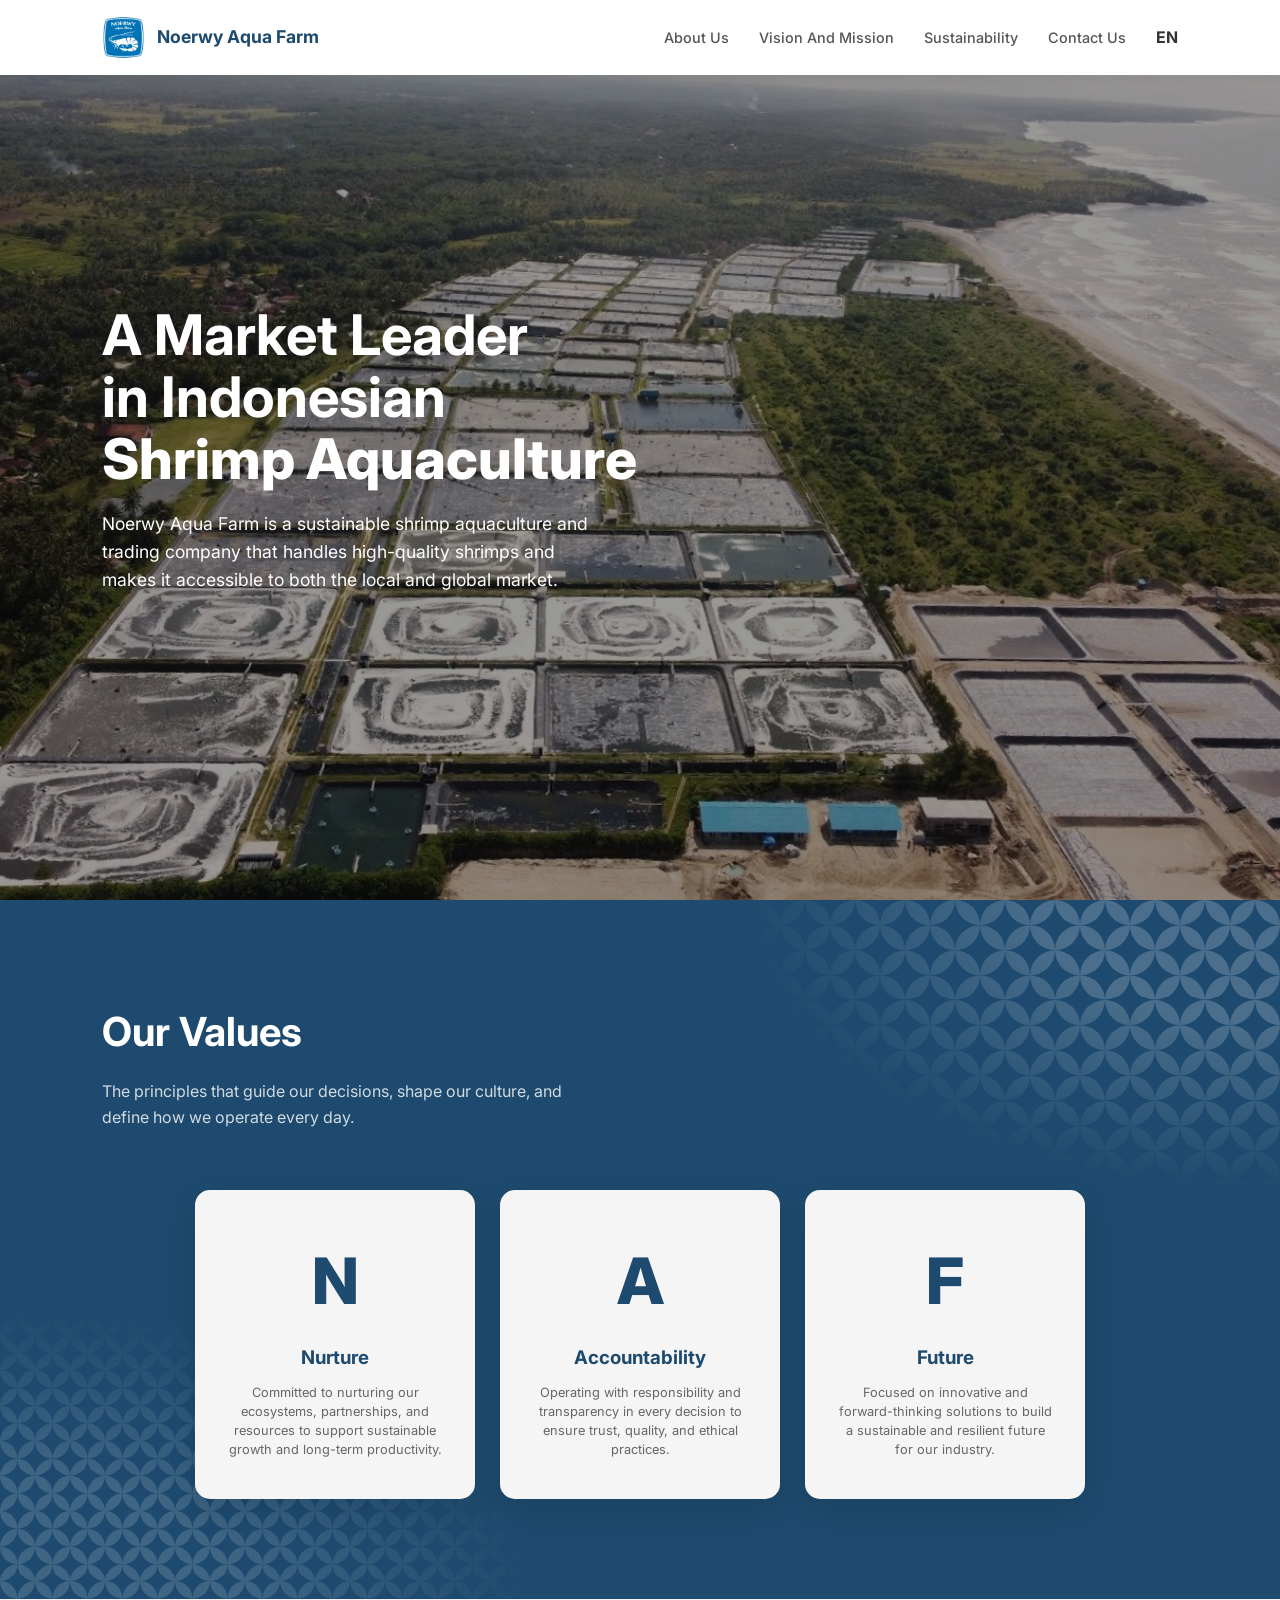
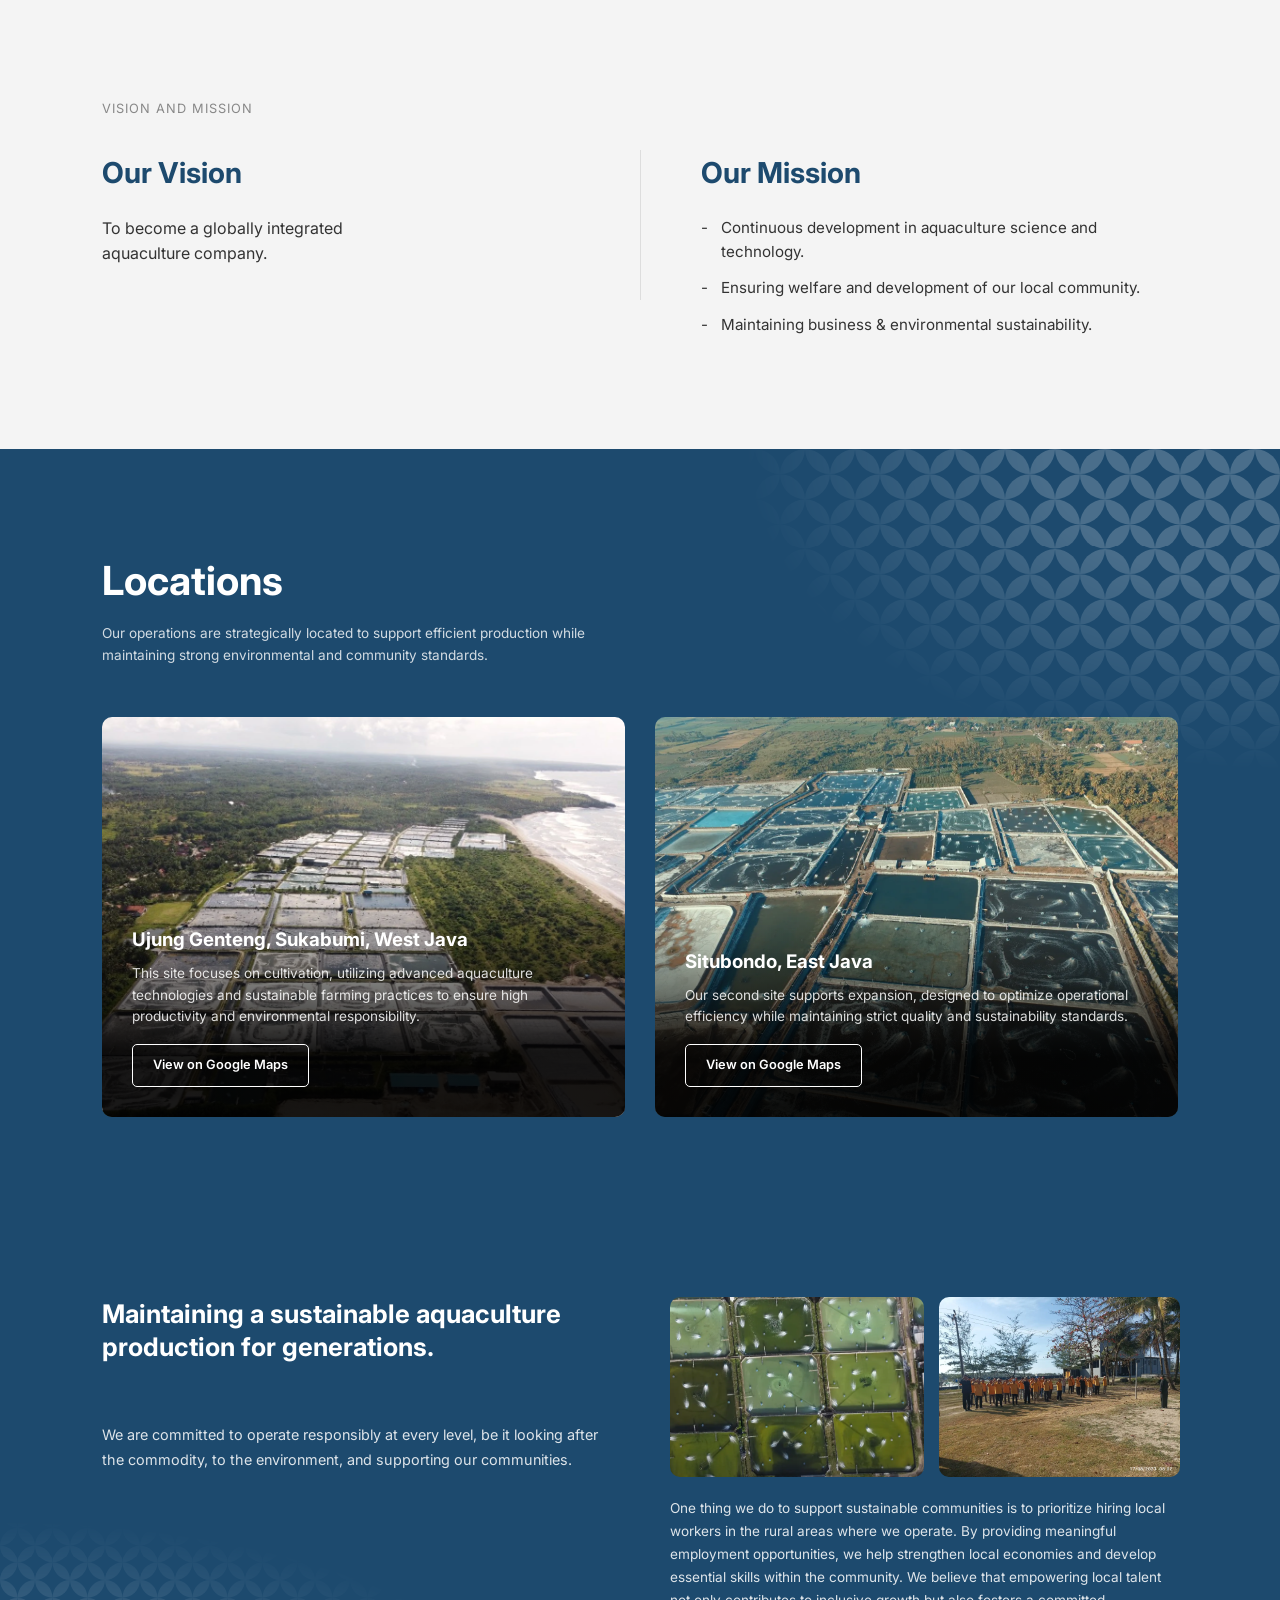
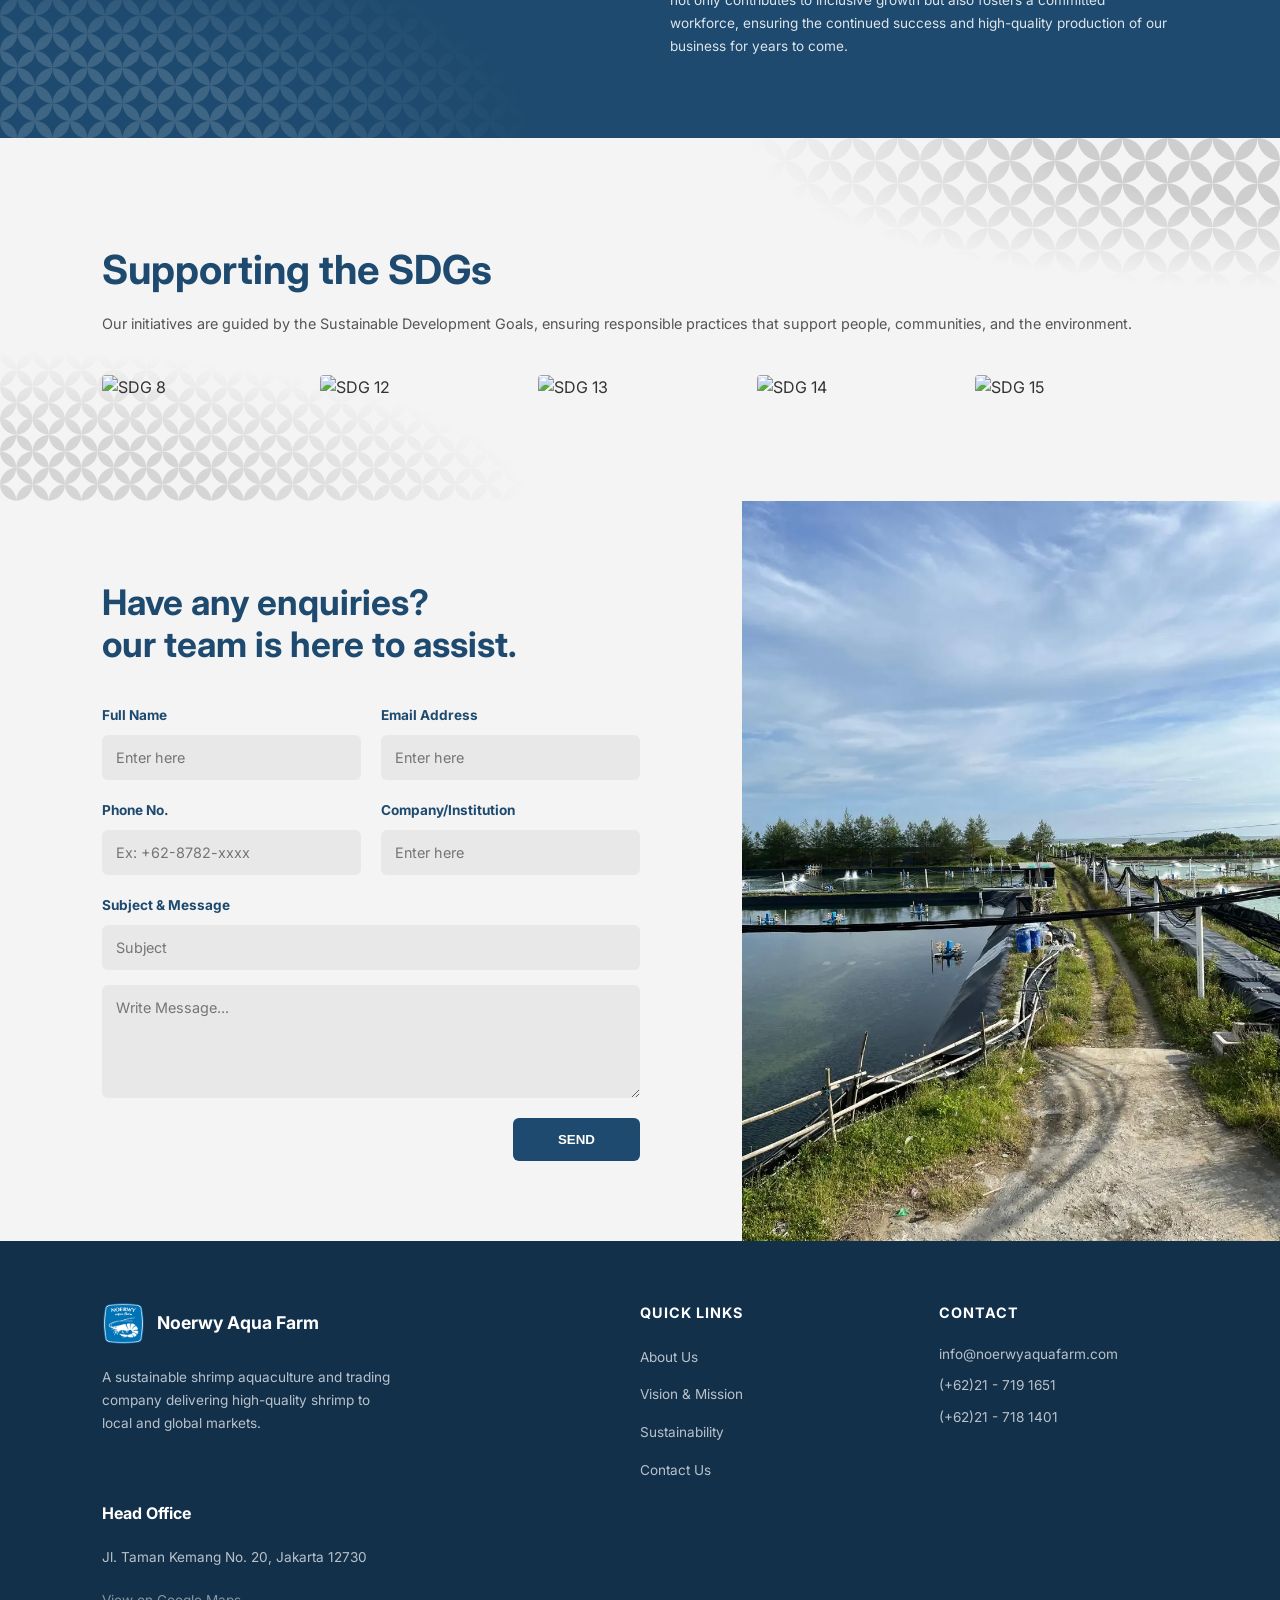
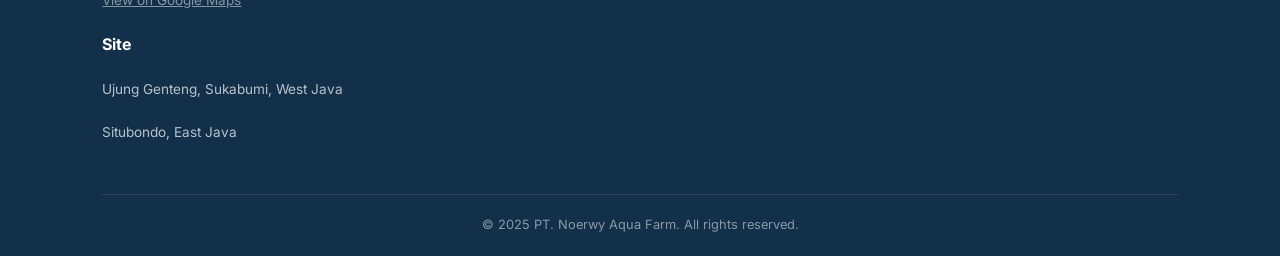
==== index.html @ bd90fd4f "commit" ====
<!DOCTYPE html>
<html lang="en">
<head>
    <meta charset="UTF-8">
    <meta name="viewport" content="width=device-width, initial-scale=1.0">
    <meta name="description" content="Noerwy Aqua Farm is a sustainable shrimp aquaculture and trading company delivering high-quality shrimp to local and global markets.">
    <meta name="keywords" content="shrimp aquaculture, udang vaname, Indonesia, Noerwy Aqua Farm, sustainable aquaculture">
    <meta name="robots" content="index, follow">
    <meta property="og:title" content="Noerwy Aqua Farm | Shrimp Aquaculture Leader">
    <meta property="og:description" content="A sustainable shrimp aquaculture and trading company delivering high-quality shrimp to local and global markets.">
    <meta property="og:url" content="https://noerwy-aqua.vercel.app/">
    <meta property="og:type" content="website">
    
    <title>Noerwy Aqua Farm | Shrimp Aquaculture Leader</title>
    <link rel="icon" type="image/svg+xml" href="udang.svg">
    
    <!-- Google Fonts -->
    <link href="https://fonts.googleapis.com/css2?family=Inter:wght@300;400;600;700;800&display=swap" rel="stylesheet">
    
    <!-- AOS Library CSS (Animations) -->
    <link href="https://unpkg.com/aos@2.3.1/dist/aos.css" rel="stylesheet">
    
    <link rel="stylesheet" href="style.css">
</head>
<body>
<div class="preloader" id="preloader">
    <img src="Frame 1.gif" alt="Loading...">
</div>
    <!-- NAVIGATION BAR -->
    <header>
        <nav class="navbar">
            <div class="logo">
                <a href="#">
                    <img src="logo.webp" alt="Noerwy Aqua Farm Logo">
                    <span class="logo-text">Noerwy Aqua Farm</span>
                </a>
            </div>
            <ul class="nav-links">
                <li><a href="#about">About Us</a></li>
                <li><a href="#vision">Vision And Mission</a></li>
                <li><a href="#sustainability">Sustainability</a></li>
                <li><a href="#contact">Contact Us</a></li>
                <li class="lang-selector">EN</li>
            </ul>
        </nav>
    </header>

    <!-- HERO SECTION -->
    <section class="hero" id="home">
        <div class="hero-content" data-aos="fade-up" data-aos-duration="1200">
            <h1>A Market Leader <br> in Indonesian <br> <span>Shrimp Aquaculture</span></h1>
            <p>Noerwy Aqua Farm is a sustainable shrimp aquaculture and trading company that handles high-quality shrimps and makes it accessible to both the local and global market.</p>
        </div>
    </section>

    <!-- OUR VALUES SECTION -->
    <section id="about" class="values-section">
        <div class="pattern pattern-tr"></div>
        <div class="pattern pattern-bl"></div>
        <div class="values-header" data-aos="fade-up">
            <h2>Our Values</h2>
            <p>The principles that guide our decisions, shape our culture, and <br> define how we operate every day.</p>
        </div>
        <div class="values-grid">
            <div class="value-card" data-aos="fade-up" data-aos-delay="100">
                <div class="value-letter">N</div>
                <h3>Nurture</h3>
                <p>Committed to nurturing our ecosystems, partnerships, and resources to support sustainable growth and long-term productivity.</p>
            </div>
            <div class="value-card" data-aos="fade-up" data-aos-delay="300">
                <div class="value-letter">A</div>
                <h3>Accountability</h3>
                <p>Operating with responsibility and transparency in every decision to ensure trust, quality, and ethical practices.</p>
            </div>
            <div class="value-card" data-aos="fade-up" data-aos-delay="500">
                <div class="value-letter">F</div>
                <h3>Future</h3>
                <p>Focused on innovative and forward-thinking solutions to build a sustainable and resilient future for our industry.</p>
            </div>
        </div>
    </section>

    <!-- VISION & MISSION -->
    <section id="vision" class="vision-mission">
        <div class="vm-container">
            <p class="section-label" data-aos="fade-in">Vision and Mission</p>
            <div class="vm-content">
                <div class="vm-box vision" data-aos="fade-right">
                    <h2>Our Vision</h2>
                    <p>To become a globally integrated <br> aquaculture company.</p>
                </div>
                <div class="vm-divider" data-aos="zoom-in"></div>
                <div class="vm-box mission" data-aos="fade-left">
                    <h2>Our Mission</h2>
                    <ul>
                        <li>Continuous development in aquaculture science and technology.</li>
                        <li>Ensuring welfare and development of our local community.</li>
                        <li>Maintaining business & environmental sustainability.</li>
                    </ul>
                </div>
            </div>
        </div>
    </section>

    <!-- LOCATIONS SECTION -->
    <section class="locations-section">
        <div class="pattern pattern-tr"></div>
        <div class="locations-header" data-aos="fade-up">
            <h2>Locations</h2>
            <p>Our operations are strategically located to support efficient production while maintaining strong environmental and community standards.</p>
        </div>
        <div class="locations-grid">
            <div class="location-card" data-aos="fade-up" data-aos-delay="100">
                <img src="hero-bg.webp" alt="Ujung Genteng">
                <div class="card-overlay">
                    <h3>Ujung Genteng, Sukabumi, West Java</h3>
                    <p>This site focuses on cultivation, utilizing advanced aquaculture technologies and sustainable farming practices to ensure high productivity and environmental responsibility.</p>
                    <a href="https://www.google.com/maps/search/?api=1&query=Ujung+Genteng+Sukabumi" target="_blank" class="map-btn">View on Google Maps</a>
                </div>
            </div>
            <div class="location-card" data-aos="fade-up" data-aos-delay="300">
                <img src="situbondo.webp" alt="Situbondo">
                <div class="card-overlay">
                    <h3>Situbondo, East Java</h3>
                    <p>Our second site supports expansion, designed to optimize operational efficiency while maintaining strict quality and sustainability standards.</p>
                    <a href="https://www.google.com/maps/search/?api=1&query=Situbondo+East+Java" target="_blank" class="map-btn">View on Google Maps</a>
                </div>
            </div>
        </div>
    </section>

    <!-- SUSTAINABILITY & SDGs -->
    <section id="sustainability" class="sustainability-info">
        <div class="pattern pattern-bl"></div>
        <div class="sust-card" data-aos="fade-up">
            <div class="sust-left">
                <h3>Maintaining a sustainable aquaculture production for generations.</h3>
                <p>We are committed to operate responsibly at every level, be it looking after the commodity, to the environment, and supporting our communities.</p>
            </div>
            <div class="sust-right">
                <div class="sust-images">
                    <img src="aerial1.webp" alt="Sustainability">
                    <img src="community.webp" alt="Community">
                </div>
                <p>One thing we do to support sustainable communities is to prioritize hiring local workers in the rural areas where we operate. By providing meaningful employment opportunities, we help strengthen local economies and develop essential skills within the community. We believe that empowering local talent not only contributes to inclusive growth but also fosters a committed workforce, ensuring the continued success and high-quality production of our business for years to come.</p>
            </div>
        </div>
    </section>

    <!-- SDGs SECTION -->
    <section class="sdg-section">
        <div class="pattern pattern-tr-light"></div>
        <div class="pattern pattern-bl-light"></div>
        <div class="sdg-header" data-aos="fade-up">
            <h2>Supporting the SDGs</h2>
            <p>Our initiatives are guided by the Sustainable Development Goals, ensuring responsible practices that support people, communities, and the environment.</p>
        </div>
        <div class="sdg-icons">
            <div class="sdg-card" data-aos="fade-up" data-aos-delay="100"><img src="https://open-sdg.github.io/sdg-translations/assets/img/goals/en/8.png" alt="SDG 8"></div>
            <div class="sdg-card" data-aos="fade-up" data-aos-delay="200"><img src="https://open-sdg.github.io/sdg-translations/assets/img/goals/en/12.png" alt="SDG 12"></div>
            <div class="sdg-card" data-aos="fade-up" data-aos-delay="300"><img src="https://open-sdg.github.io/sdg-translations/assets/img/goals/en/13.png" alt="SDG 13"></div>
            <div class="sdg-card" data-aos="fade-up" data-aos-delay="400"><img src="https://open-sdg.github.io/sdg-translations/assets/img/goals/en/14.png" alt="SDG 14"></div>
            <div class="sdg-card" data-aos="fade-up" data-aos-delay="500"><img src="https://open-sdg.github.io/sdg-translations/assets/img/goals/en/15.png" alt="SDG 15"></div>
        </div>
    </section>

    <!-- CONTACT SECTION -->
    <section id="contact" class="contact-section">
        <div class="contact-container">
            <div class="contact-content" data-aos="fade-up">
                <h2>Have any enquiries? <br> our team is here to assist.</h2>
                <form class="contact-form" action="https://formspree.io/f/mwvrakyo" method="POST">
                    <div class="form-row">
                        <div class="form-group">
                            <label>Full Name</label>
                            <input type="text" placeholder="Enter here">
                        </div>
                        <div class="form-group">
                            <label>Email Address</label>
                            <input type="email" placeholder="Enter here">
                        </div>
                    </div>
                    <div class="form-row">
                        <div class="form-group">
                            <label>Phone No.</label>
                            <input type="text" placeholder="Ex: +62-8782-xxxx">
                        </div>
                        <div class="form-group">
                            <label>Company/Institution</label>
                            <input type="text" placeholder="Enter here">
                        </div>
                    </div>
                    <div class="form-group">
                        <label>Subject & Message</label>
                        <input type="text" placeholder="Subject" style="margin-bottom: 15px;">
                        <textarea rows="5" placeholder="Write Message..."></textarea>
                    </div>
                    <button type="submit" class="send-btn">SEND</button>
                </form>
            </div>
            <div class="contact-image" data-aos="fade-up">
                <img src="UG.webp" alt="Contact Us">
            </div>
        </div>
        <div class="form-success" id="formSuccess">
            Thank you! Your message has been sent. We'll be in touch shortly.
        </div>
    </section>

    <!-- AOS JS -->
    <script src="https://unpkg.com/aos@2.3.1/dist/aos.js"></script>
    <script>
        AOS.init({
            duration: 1000,
            once: true,
            offset: 120
        });
    </script>

    <script>
    window.scrollTo(0, 0);
    document.body.style.overflow = 'hidden';
    document.documentElement.style.overflow = 'hidden';
    window.addEventListener('load', () => {
        setTimeout(() => {
            const preloader = document.getElementById('preloader');
            preloader.classList.add('hidden');
            setTimeout(() => {
                preloader.style.display = 'none';
                document.body.style.overflow = '';
                document.documentElement.style.overflow = '';
                window.scrollTo(0, 0);
            }, 500);
        }, 700);
    });
</script> 
    
    <script>
    // 1. Disable Right-Click
    document.addEventListener('contextmenu', function(e) {
        e.preventDefault();
    }, false);

    // 2. Disable Common Save Shortcuts (Ctrl+S, Ctrl+U, etc.)
    document.onkeydown = function(e) {
        if (e.ctrlKey && (e.keyCode === 83 || e.keyCode === 85 || e.keyCode === 73)) {
            return false;
        }
    };
    </script>

    
    <script>
    const navbar = document.querySelector('.navbar');
    const valuesSection = document.querySelector('.values-section');

    window.addEventListener('scroll', () => {
        const valuesTop = valuesSection.getBoundingClientRect().top;
        if (valuesTop <= 80) {
            navbar.style.transform = 'translateY(-100%)';
        } else {
            navbar.style.transform = 'translateY(0)';
        }
    });
    </script>
    
<!-- FOOTER -->
<footer class="footer">
    <div class="footer-container">
        <div class="footer-left">
            <div class="logo">
                <a href="#">
                    <img src="logo.webp" alt="Noerwy Aqua Farm Logo">
                    <span class="logo-text">Noerwy Aqua Farm</span>
                </a>
            </div>
            <p>A sustainable shrimp aquaculture and trading company delivering high-quality shrimp to local and global markets.</p>
            <br>
            <h4>Head Office</h4>
            <p>Jl. Taman Kemang No. 20, Jakarta 12730</p>
            <p><a href="https://share.google/lfg62ahyQTIcJzuDp" target="_blank" class="footer-map-link">View on Google Maps</a></p>
            <h4>Site</h4>
            <p>Ujung Genteng, Sukabumi, West Java</p>
            <p>Situbondo, East Java</p>
            
        </div>
        <div class="footer-middle">
            <h4>Quick Links</h4>
            <ul>
                <li><a href="#about">About Us</a></li>
                <li><a href="#vision">Vision & Mission</a></li>
                <li><a href="#sustainability">Sustainability</a></li>
                <li><a href="#contact">Contact Us</a></li>
            </ul>
        </div>
        <div class="footer-right">
            <h4>Contact</h4>
            <p>info@noerwyaquafarm.com</p>
            <p>(+62)21 - 719 1651</p>
            <p>(+62)21 - 718 1401</p>
        </div>
    </div>
    <div class="footer-bottom">
        <p>© 2025 PT. Noerwy Aqua Farm. All rights reserved.</p>
    </div>
</footer>
    
</body>
</html>
---- style.css ----
/* --- GLOBAL STYLES --- */
* {
    margin: 0;
    padding: 0;
    box-sizing: border-box;
}

html {
    scroll-behavior: smooth;
    scroll-padding-top: 80px;
    overflow-x: hidden;
    width: 100%;
}

body {
    font-family: 'Inter', sans-serif;
    color: #333;
    line-height: 1.6;
    overflow-x: hidden;
    width: 100%;
    -webkit-user-select: none;
    -ms-user-select: none;
    user-select: none;
}

img {
    -webkit-user-drag: none;
    -khtml-user-drag: none;
    -moz-user-drag: none;
    -o-user-drag: none;
    user-select: none;
    pointer-events: none;
}

input, textarea {
    -webkit-user-select: text;
    -moz-user-select: text;
    -ms-user-select: text;
    user-select: text;
}

/* --- PRELOADER --- */
.preloader {
    position: fixed;
    inset: 0;
    width: 100%;
    height: 100%;
    background-color: #12304a;
    display: flex;
    align-items: center;
    justify-content: center;
    z-index: 9999;
    transition: opacity 0.5s ease;
}

.preloader.hidden {
    opacity: 0;
    pointer-events: none;
}

.preloader img {
    width: 120px;
}

/* --- NAVBAR --- */
.navbar {
    display: flex;
    justify-content: space-between;
    align-items: center;
    padding: 15px 8%;
    background: white;
    position: fixed;
    width: 100%;
    top: 0;
    z-index: 1000;
    box-shadow: 0 2px 10px rgba(0,0,0,0.05);
    transition: transform 0.3s ease;
}

.logo a {
    display: flex;
    align-items: center;
    text-decoration: none;
}

.logo img {
    height: 45px;
    width: auto;
}

.logo-text {
    margin-left: 12px;
    font-size: 1.1rem;
    font-weight: 700;
    color: #1d4a6e;
    white-space: nowrap;
}

.nav-links {
    list-style: none;
    display: flex;
    gap: 30px;
    align-items: center;
}

.nav-links a {
    text-decoration: none;
    color: #555;
    font-size: 0.9rem;
    font-weight: 500;
    transition: 0.3s;
}

.nav-links a:hover {
    color: #1d4a6e;
}

.lang-selector {
    font-weight: bold;
    cursor: pointer;
}

/* --- HERO SECTION --- */
.hero {
    height: 100vh;
    display: flex;
    align-items: center;
    padding: 0 8%;
    background: linear-gradient(rgba(0,0,0,0.4), rgba(0,0,0,0.4)), url('hero-bg.webp');
    background-size: cover;
    background-position: center;
    background-attachment: fixed;
    color: white;
}

.hero-content h1 {
    font-size: 3.5rem;
    line-height: 1.1;
    margin-bottom: 20px;
}

.hero-content h1 span {
    font-weight: 800;
}

.hero-content p {
    max-width: 500px;
    font-size: 1.1rem;
}

/* --- VALUES SECTION --- */
.values-section {
    background-color: #1d4a6e;
    padding: 100px 8%;
    color: white;
    position: relative;
    overflow: hidden;
}

.values-header h2 {
    font-size: 2.5rem;
    margin-bottom: 15px;
}

.values-header p {
    opacity: 0.8;
    margin-bottom: 60px;
}

.values-grid {
    display: flex;
    gap: 25px;
    position: relative;
    z-index: 1;
    justify-content: center;
}

.value-card {
    background: whitesmoke;
    color: #333;
    padding: 40px 30px;
    border-radius: 15px;
    flex: 1;
    max-width: 280px;
    text-align: center;
    box-shadow: 0 10px 30px rgba(0,0,0,0.1);
    transition: transform 0.35s ease !important;
    pointer-events: auto !important;
}

.value-card:hover {
    transform: translateY(-12px) !important;
}

.value-letter {
    font-size: 4rem;
    font-weight: 800;
    color: #1d4a6e;
}

.value-card h3 {
    margin: 10px 0;
    color: #1d4a6e;
    font-weight: 700;
}

.value-card p {
    font-size: 0.8rem;
    color: #666;
    line-height: 1.5;
}

/* --- VISION & MISSION --- */
.vision-mission {
    padding: 100px 8%;
    background-color: #f4f4f4;
}

.section-label {
    font-size: 0.8rem;
    color: #888;
    text-transform: uppercase;
    margin-bottom: 30px;
    letter-spacing: 1px;
}

.vm-content {
    display: flex;
    align-items: stretch;
    justify-content: center;
    gap: 60px;
}

.vm-box {
    flex: 1;
    display: flex;
    flex-direction: column;
    justify-content: flex-start;
}

.vm-box h2 {
    color: #1d4a6e;
    font-size: 1.8rem;
    margin-bottom: 20px;
}

.vm-divider {
    width: 1px;
    height: 150px;
    background-color: #ddd;
    align-self: stretch;
}

.mission ul {
    list-style: none;
}

.mission li {
    position: relative;
    padding-left: 20px;
    margin-bottom: 12px;
    font-size: 0.95rem;
}

.mission li::before {
    content: "-";
    position: absolute;
    left: 0;
}

/* --- LOCATIONS --- */
.locations-section {
    background-color: #1d4a6e;
    padding: 100px 8%;
    color: white;
    position: relative;
    overflow: hidden;
}

.locations-header h2 {
    font-size: 2.5rem;
    margin-bottom: 10px;
}

.locations-header p {
    max-width: 500px;
    font-size: 0.85rem;
    opacity: 0.8;
}

.locations-grid {
    display: flex;
    flex-direction: row;
    gap: 30px;
    margin-top: 50px;
}

.location-card {
    flex: 1;
    height: 400px;
    border-radius: 10px;
    overflow: hidden;
    position: relative;
    transition: transform 0.35s ease !important;
    pointer-events: auto !important;
}

.location-card:hover {
    transform: translateY(-12px) !important;
}

.location-card img {
    width: 100%;
    height: 100%;
    object-fit: cover;
}

.card-overlay {
    position: absolute;
    bottom: 0;
    width: 100%;
    padding: 30px;
    background: linear-gradient(transparent, rgba(0,0,0,0.9) 70%);
    display: flex;
    flex-direction: column;
    gap: 8px;
}

.card-overlay h3 {
    margin: 0;
}

.card-overlay p {
    margin: 0;
    font-size: 0.85rem;
    opacity: 0.85;
}

.map-btn {
    display: inline-block;
    margin-top: 8px;
    border: 1px solid white;
    color: white;
    padding: 10px 20px;
    border-radius: 5px;
    text-decoration: none;
    font-size: 0.8rem;
    font-weight: 600;
    width: fit-content;
    transition: 0.3s;
    pointer-events: auto !important;
}

.map-btn:hover {
    background: white;
    color: #1d4a6e;
}

/* --- SUSTAINABILITY --- */
.sustainability-info {
    padding: 80px 8%;
    background-color: #1d4a6e;
    color: white;
    position: relative;
    overflow: hidden;
}

.sust-card {
    display: flex;
    gap: 60px;
    color: white;
    align-items: flex-start;
    position: relative;
    z-index: 1;
}

.sust-left {
    flex: 1;
    display: flex;
    flex-direction: column;
    justify-content: space-between;
    gap: 60px;
}

.sust-left h3 {
    font-size: 1.6rem;
    font-weight: 700;
    line-height: 1.3;
}

.sust-left p {
    font-size: 0.9rem;
    opacity: 0.85;
    line-height: 1.7;
}

.sust-right {
    flex: 1;
    display: flex;
    flex-direction: column;
    gap: 20px;
}

.sust-images {
    display: flex;
    gap: 15px;
}

.sust-images img {
    width: 50%;
    height: 180px;
    object-fit: cover;
    border-radius: 10px;
}

.sust-right p {
    font-size: 0.85rem;
    opacity: 0.85;
    line-height: 1.7;
}

/* --- SDG SECTION --- */
.sdg-section {
    padding: 100px 8%;
    background-color: #f4f4f4;
    position: relative;
    overflow: hidden;
}

.sdg-header h2 {
    font-size: 2.5rem;
    margin-bottom: 10px;
    color: #1d4a6e;
}

.sdg-header p {
    font-size: 0.9rem;
    color: #555;
}

.sdg-icons {
    display: flex;
    gap: 15px;
    margin-top: 40px;
    position: relative;
    z-index: 1;
}

.sdg-card {
    flex: 1;
    transition: transform 0.35s ease !important;
    pointer-events: auto !important;
}

.sdg-card:hover {
    transform: translateY(-12px) !important;
}

.sdg-card img {
    width: 100%;
    border-radius: 4px;
}

/* --- CONTACT SECTION --- */
.contact-section {
    background-color: #f4f4f4;
}

.contact-container {
    display: flex;
    width: 100%;
    align-items: stretch;
}

.contact-content {
    flex: 1;
    padding: 80px 8%;
}

.contact-content h2 {
    color: #1d4a6e;
    font-size: 2.2rem;
    margin-bottom: 40px;
    line-height: 1.2;
}

.form-row {
    display: flex;
    gap: 20px;
}

.form-group {
    flex: 1;
    display: flex;
    flex-direction: column;
    margin-bottom: 20px;
}

.form-group label {
    font-size: 0.85rem;
    font-weight: 700;
    color: #1d4a6e;
    margin-bottom: 8px;
}

.form-group input, .form-group textarea {
    padding: 14px;
    border: none;
    border-radius: 6px;
    background-color: #e8e8e8;
    font-family: inherit;
    font-size: 0.9rem;
    resize: vertical;
}

.send-btn {
    background-color: #1d4a6e;
    color: white;
    border: none;
    padding: 14px 45px;
    border-radius: 6px;
    cursor: pointer;
    float: right;
    font-weight: 800;
    transition: 0.3s;
    pointer-events: auto !important;
}

.send-btn:hover {
    background-color: #14334d;
}

.contact-image {
    flex: 1;
}

.contact-image img {
    width: 100%;
    height: 100%;
    object-fit: cover;
    display: block;
}

.form-success {
    display: none;
    background-color: #1d4a6e;
    color: white;
    padding: 15px 20px;
    border-radius: 6px;
    margin-top: 20px;
    font-size: 0.9rem;
}

/* --- KAWUNG PATTERN --- */
.pattern {
    position: absolute;
    inset: 0;
    pointer-events: none;
    z-index: 0;
    background-repeat: repeat;
}

.pattern-tr {
    background-image: url('kawung-white.svg');
    background-size: 100px;
    background-position: top right;
    opacity: 0.2;
    -webkit-mask-image: radial-gradient(ellipse 60% 60% at top right, black 30%, transparent 70%);
    mask-image: radial-gradient(ellipse 60% 60% at top right, black 30%, transparent 70%);
}

.pattern-bl {
    background-image: url('kawung-white.svg');
    background-size: 70px;
    background-position: bottom left;
    opacity: 0.15;
    -webkit-mask-image: radial-gradient(ellipse 60% 60% at bottom left, black 30%, transparent 70%);
    mask-image: radial-gradient(ellipse 60% 60% at bottom left, black 30%, transparent 70%);
}

.pattern-tr-light {
    background-image: url('kawung-dark.svg');
    background-size: 90px;
    background-position: top right;
    opacity: 0.15;
    -webkit-mask-image: radial-gradient(ellipse 60% 60% at top right, black 30%, transparent 70%);
    mask-image: radial-gradient(ellipse 60% 60% at top right, black 30%, transparent 70%);
}

.pattern-bl-light {
    background-image: url('kawung-dark.svg');
    background-size: 65px;
    background-position: bottom left;
    opacity: 0.12;
    -webkit-mask-image: radial-gradient(ellipse 60% 60% at bottom left, black 30%, transparent 70%);
    mask-image: radial-gradient(ellipse 60% 60% at bottom left, black 30%, transparent 70%);
}

/* --- MOBILE RESPONSIVE --- */
@media (max-width: 900px) {
    .nav-links { display: none; }
    .hero-content h1 { font-size: 2.5rem; }

    .values-grid, .vm-content, .locations-grid, .sust-card, .contact-container, .form-row, .sdg-icons {
        flex-direction: column;
    }

    .value-card, .location-card, .sdg-card {
        max-width: 100%;
    }

    .vm-divider {
        width: 60px;
        height: 1px;
        margin: 30px 0;
        align-self: auto;
    }

    .contact-image {
        height: 400px;
    }

    .sust-images {
        flex-direction: column;
    }

    .sust-images img {
        width: 100%;
    }

    .location-card {
        height: 300px;
    }

    .sdg-icons {
    flex-direction: row;
    flex-wrap: wrap;
    gap: 10px;
    }

    .sdg-card {
    flex: 0 0 calc(33.33% - 10px);
    max-width: calc(33.33% - 10px);
    }
}
/* --- FOOTER --- */
.footer {
    background-color: #12304a;
    color: white;
    padding: 60px 8% 0;
}

.footer-container {
    display: flex;
    gap: 60px;
    padding-bottom: 50px;
    border-bottom: 1px solid rgba(255,255,255,0.1);
}

.footer-left {
    flex: 2;
    display: flex;
    flex-direction: column;
    gap: 20px;
}

.footer-left p {
    font-size: 0.85rem;
    opacity: 0.7;
    max-width: 300px;
    line-height: 1.7;
}

.footer-left .logo-text {
    color: white;
}

.footer-middle, .footer-right {
    flex: 1;
}

.footer-middle h4, .footer-right h4 {
    font-size: 0.9rem;
    font-weight: 700;
    margin-bottom: 20px;
    text-transform: uppercase;
    letter-spacing: 1px;
}

.footer-middle ul {
    list-style: none;
    display: flex;
    flex-direction: column;
    gap: 12px;
}

.footer-middle ul a {
    text-decoration: none;
    color: white;
    font-size: 0.85rem;
    opacity: 0.7;
    transition: 0.3s;
}

.footer-middle ul a:hover {
    opacity: 1;
}

.footer-right p {
    font-size: 0.85rem;
    opacity: 0.7;
    margin-bottom: 10px;
    line-height: 1.6;
}

.footer-bottom {
    padding: 20px 0;
    text-align: center;
    font-size: 0.8rem;
    opacity: 0.5;
}

.footer-map-link {
    color: white;
    opacity: 0.7;
    font-size: 0.85rem;
    text-decoration: underline;
    transition: 0.3s;
    pointer-events: auto !important;
}

.footer-map-link:hover {
    opacity: 1;
}

@media (max-width: 900px) {
    .footer-container {
        flex-direction: column;
        gap: 40px;
    }
    
    .hero {
        background-attachment: scroll;
    }
}
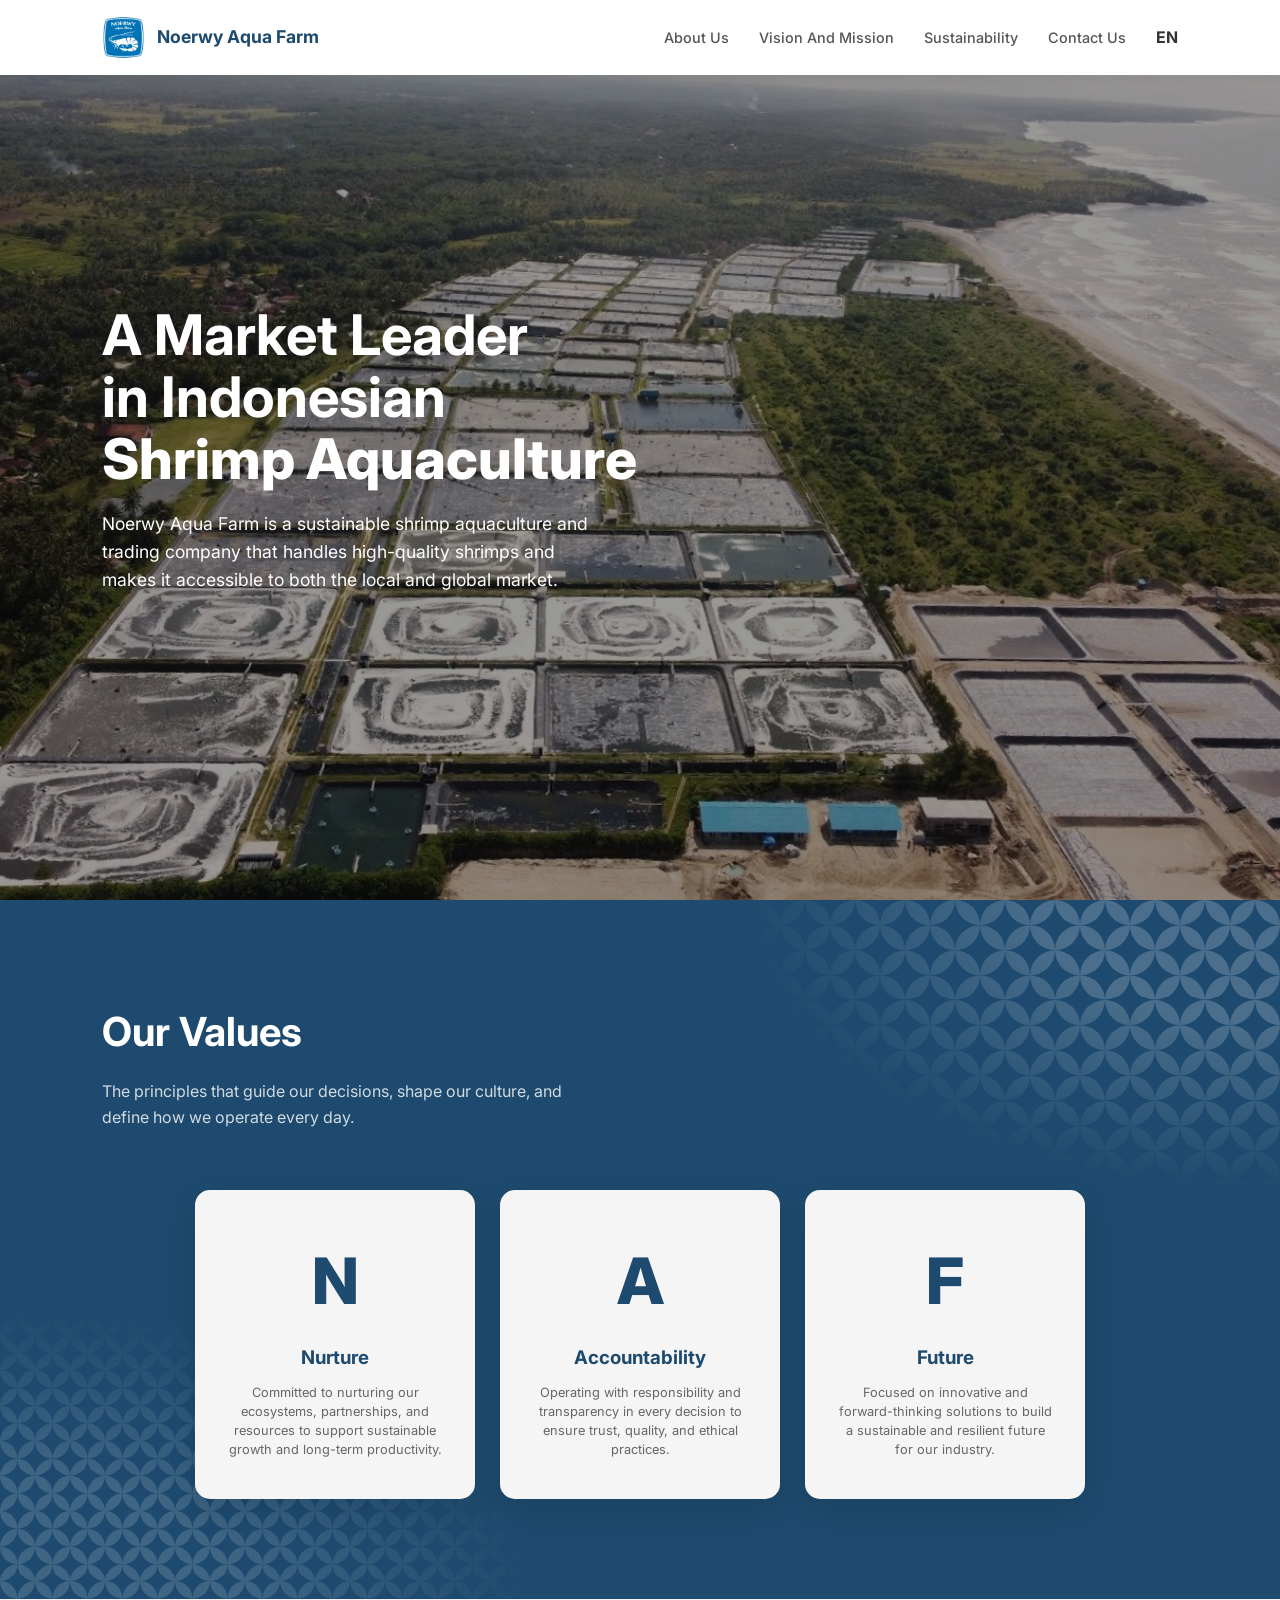
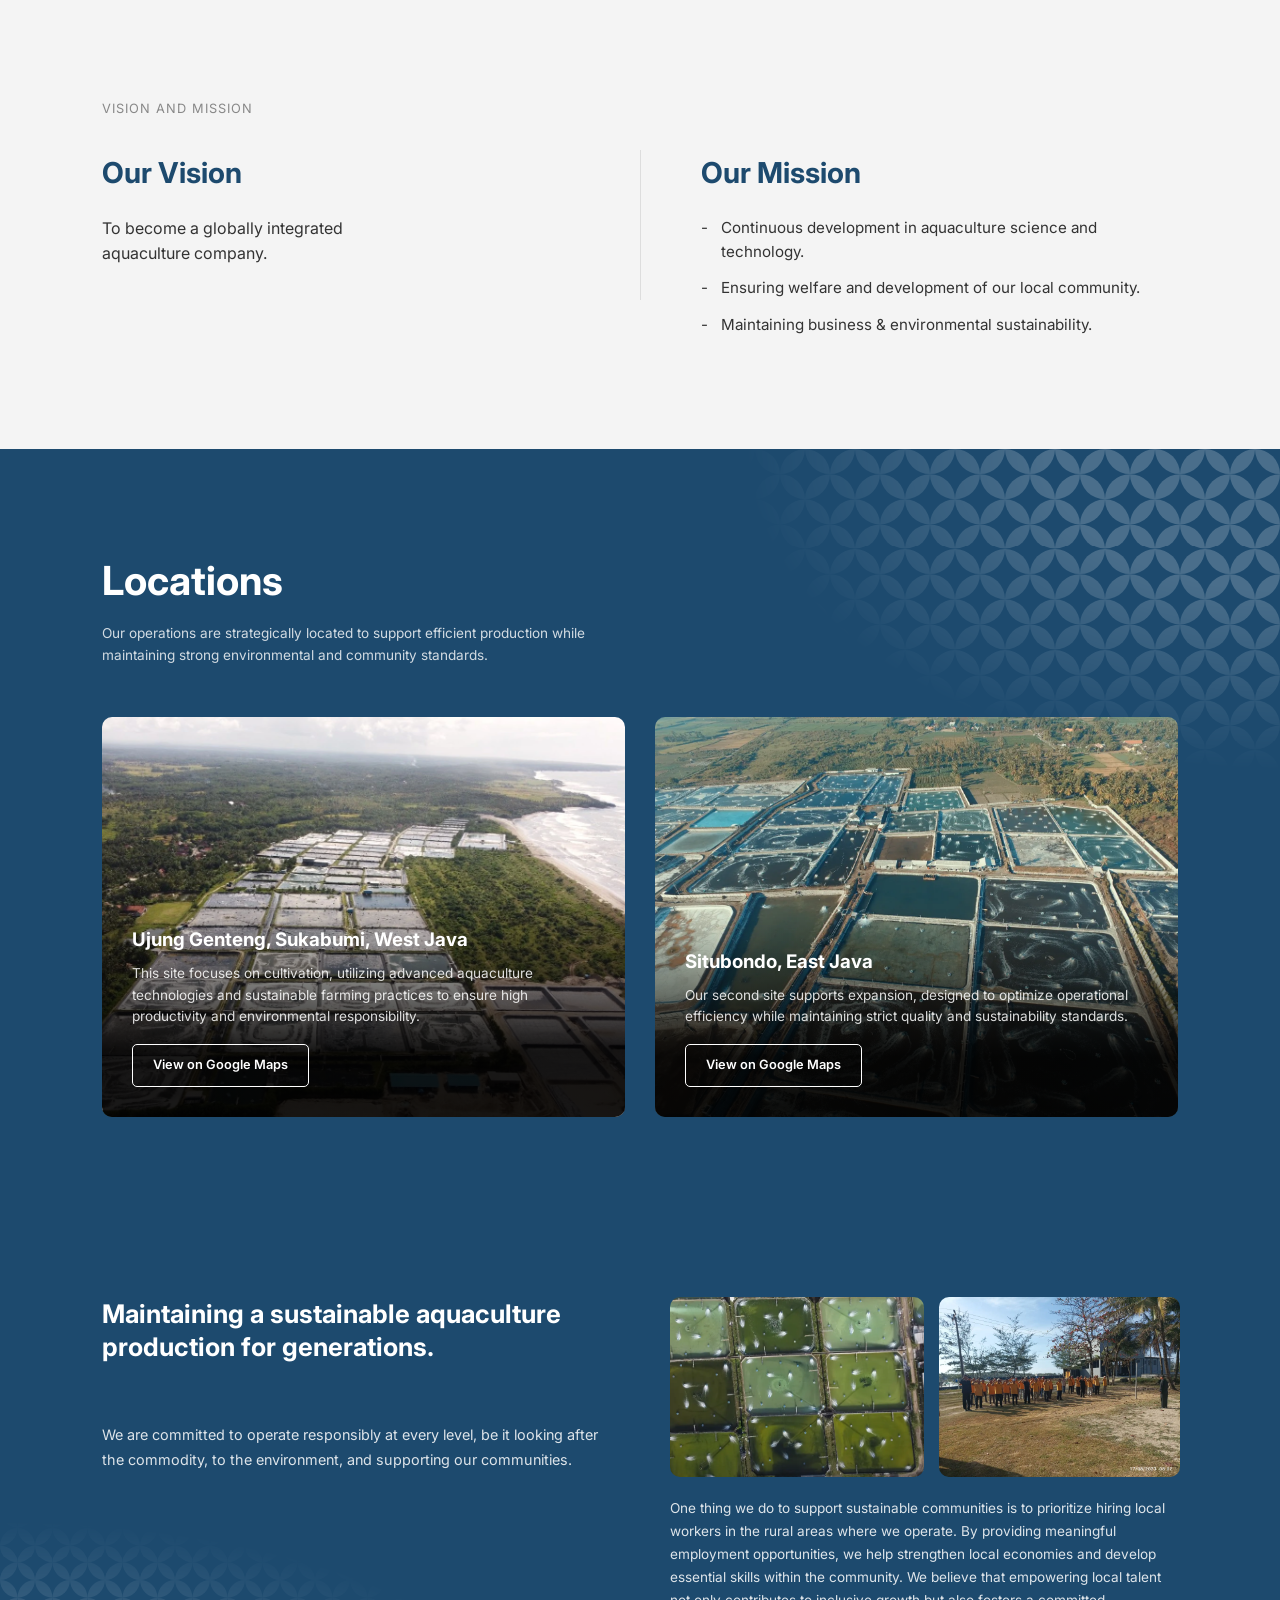
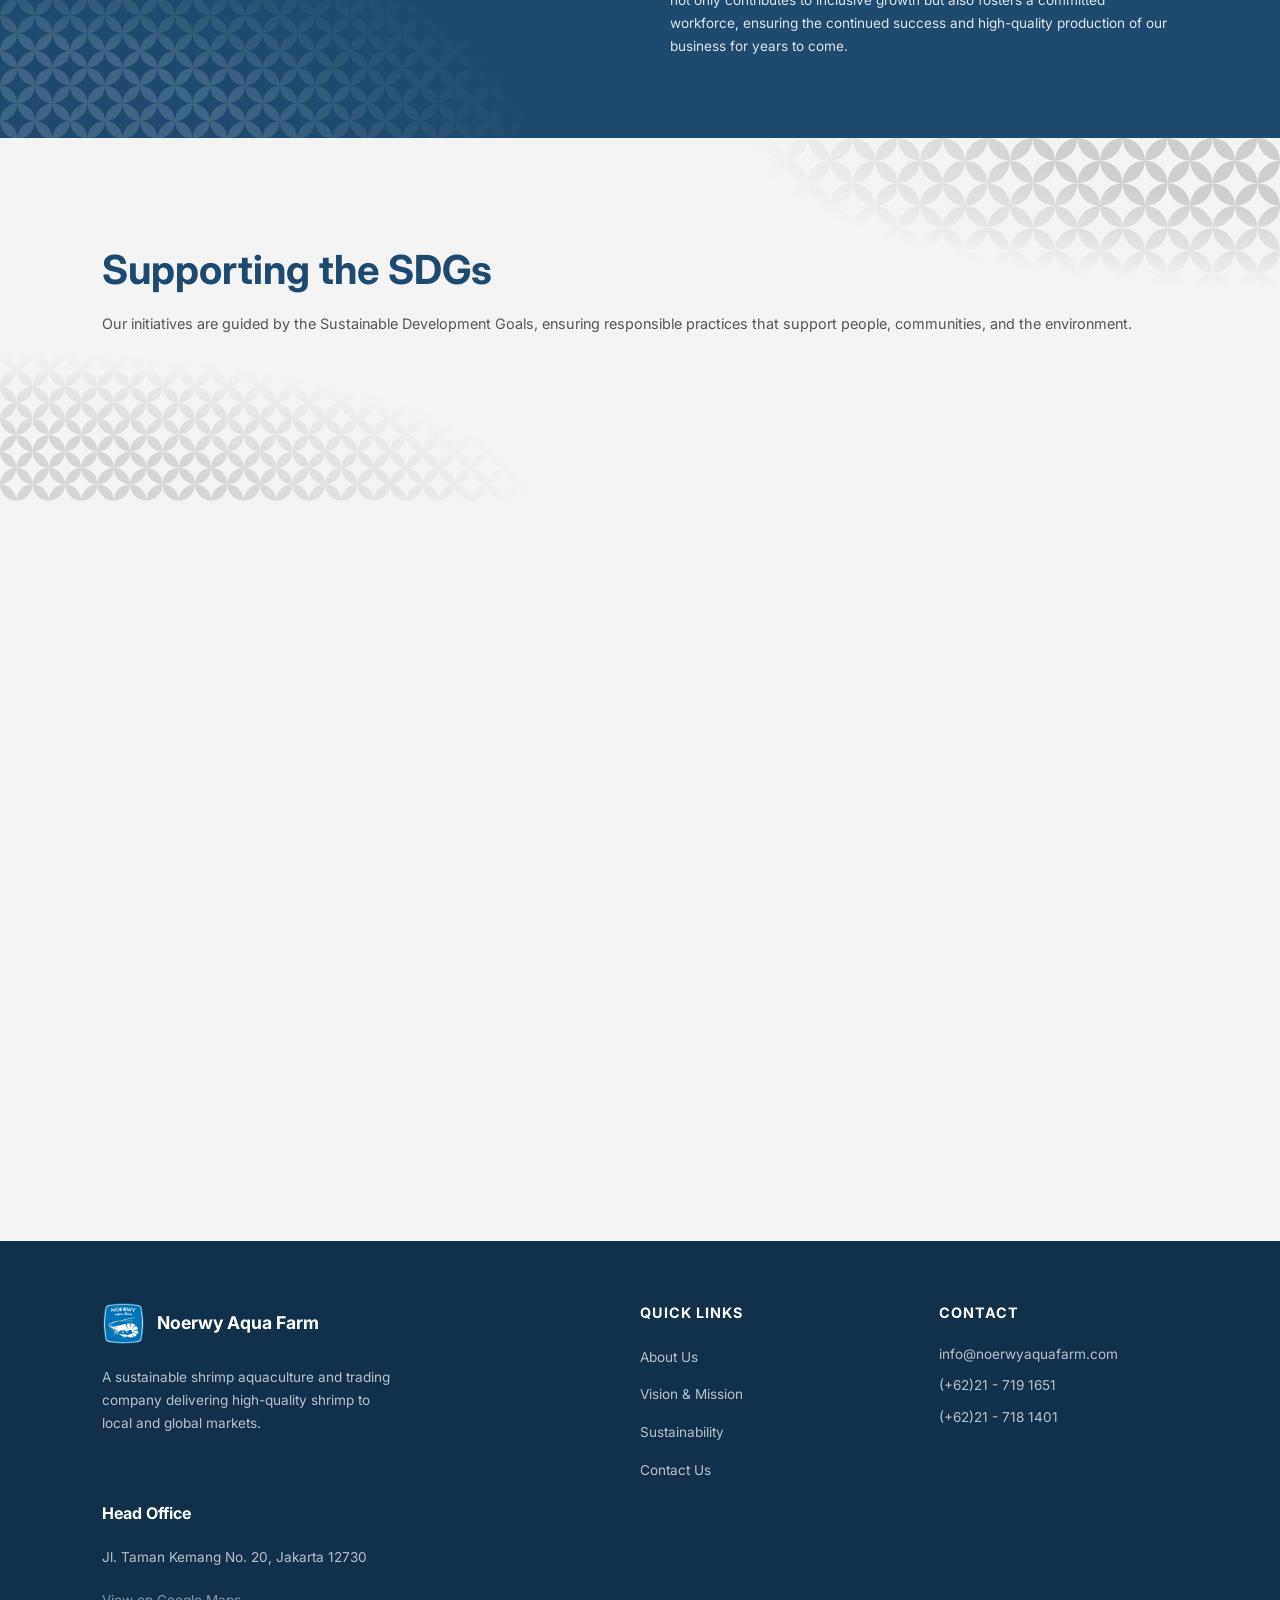
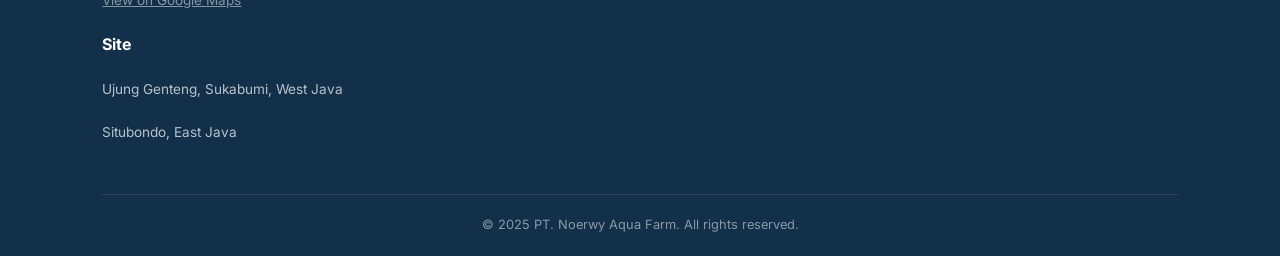
==== commit 0ed15603: "commit" ====
--- a/index.html
+++ b/index.html
@@ -173,27 +173,27 @@
                     <div class="form-row">
                         <div class="form-group">
                             <label>Full Name</label>
-                            <input type="text" placeholder="Enter here">
+                            <input type="text" name="full_name" placeholder="Enter here">
                         </div>
                         <div class="form-group">
                             <label>Email Address</label>
-                            <input type="email" placeholder="Enter here">
+                            <input type="email" name="email" placeholder="Enter here">
                         </div>
                     </div>
                     <div class="form-row">
                         <div class="form-group">
                             <label>Phone No.</label>
-                            <input type="text" placeholder="Ex: +62-8782-xxxx">
+                            <input type="text" name="phone" placeholder="Ex: +62-8782-xxxx">
                         </div>
                         <div class="form-group">
                             <label>Company/Institution</label>
-                            <input type="text" placeholder="Enter here">
+                            <input type="text" name="company" placeholder="Enter here">
                         </div>
                     </div>
                     <div class="form-group">
                         <label>Subject & Message</label>
-                        <input type="text" placeholder="Subject" style="margin-bottom: 15px;">
-                        <textarea rows="5" placeholder="Write Message..."></textarea>
+                        <input type="text" name="subject" placeholder="Subject" style="margin-bottom: 15px;">
+                        <textarea rows="5" name="message" placeholder="Write Message..."></textarea>
                     </div>
                     <button type="submit" class="send-btn">SEND</button>
                 </form>
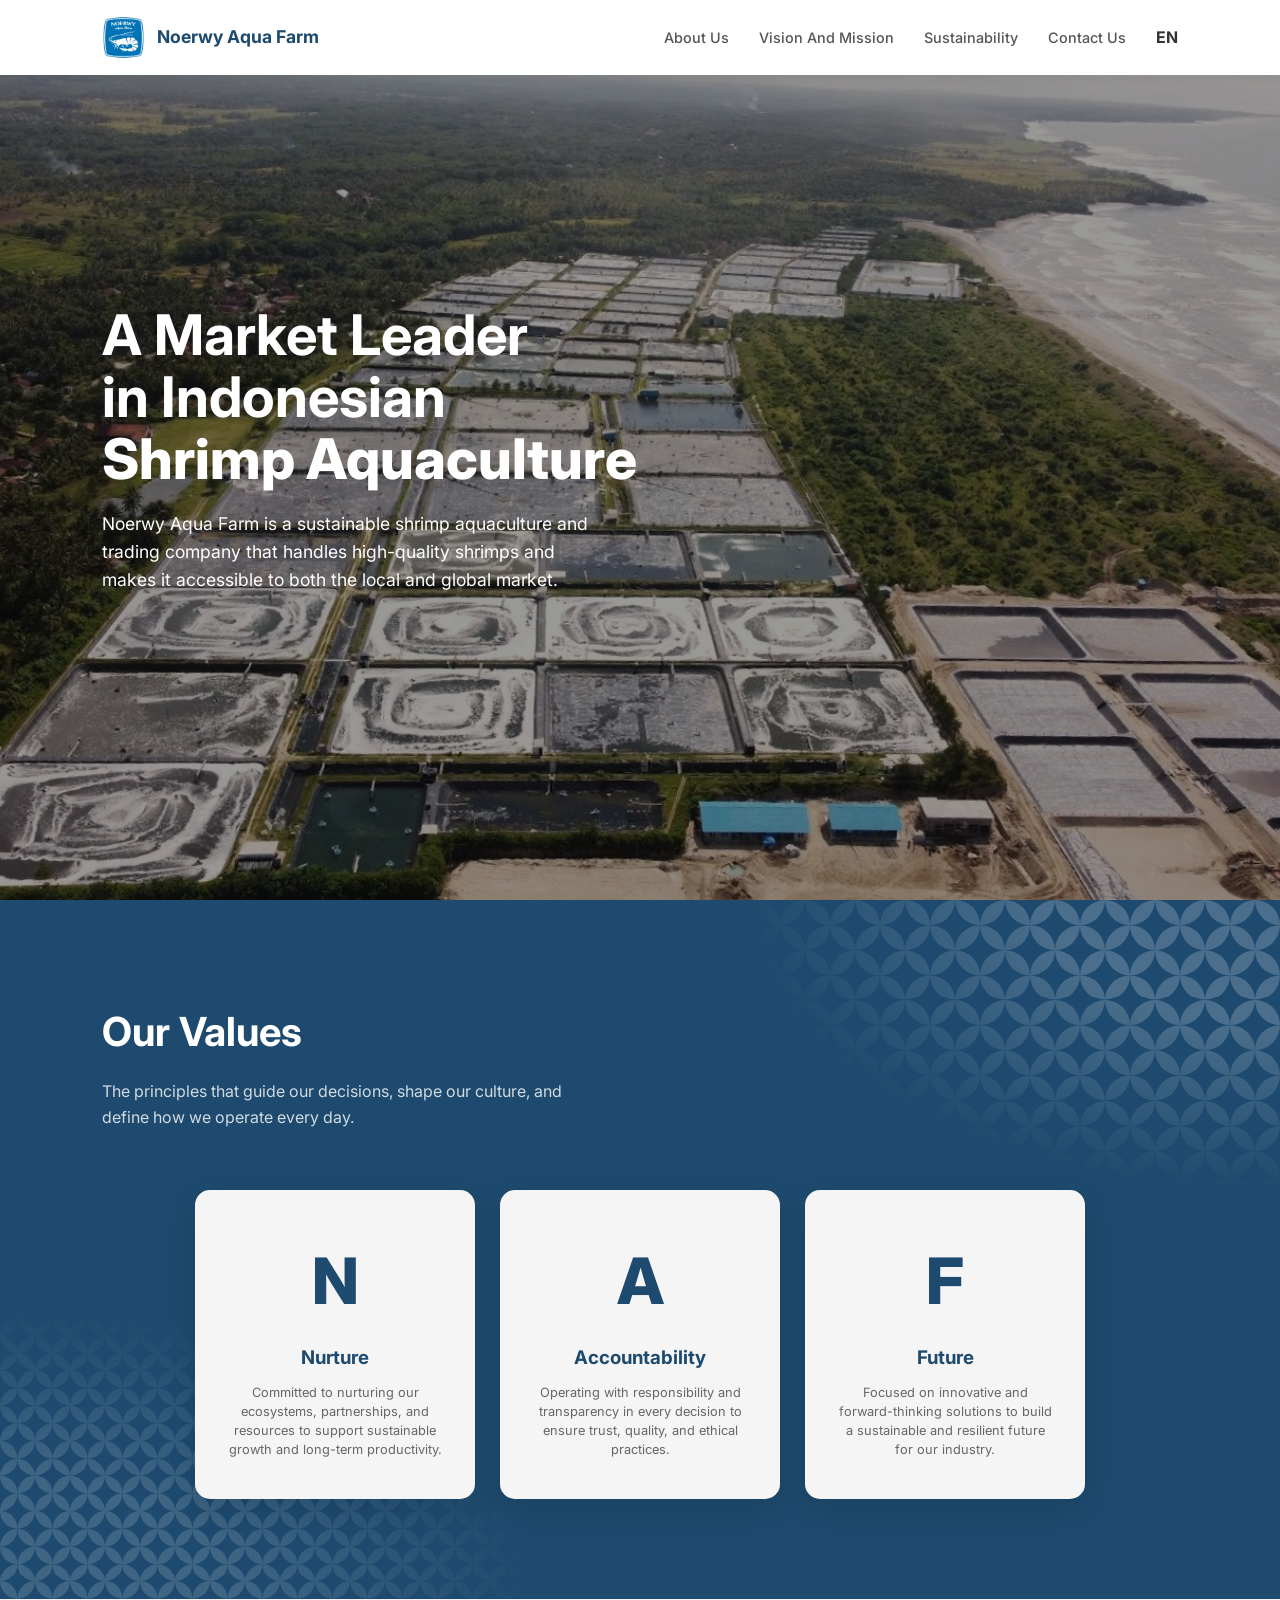
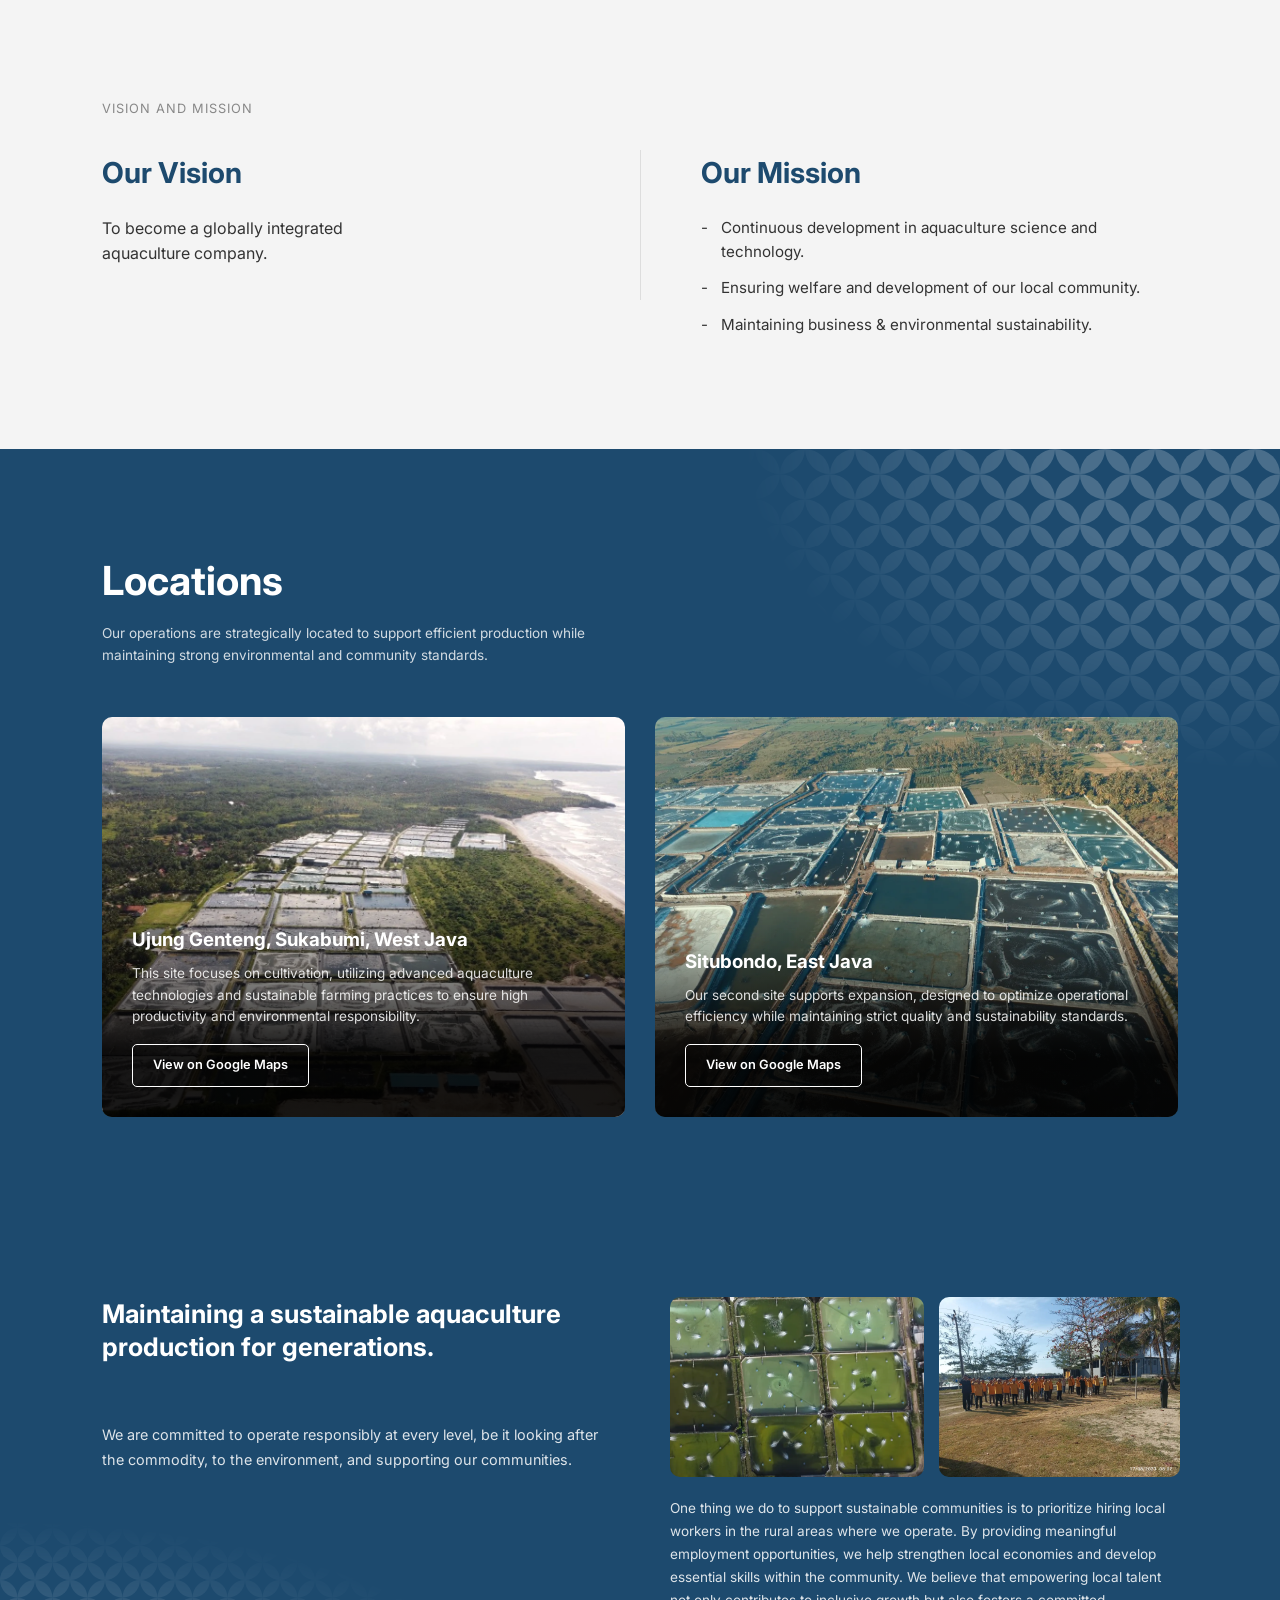
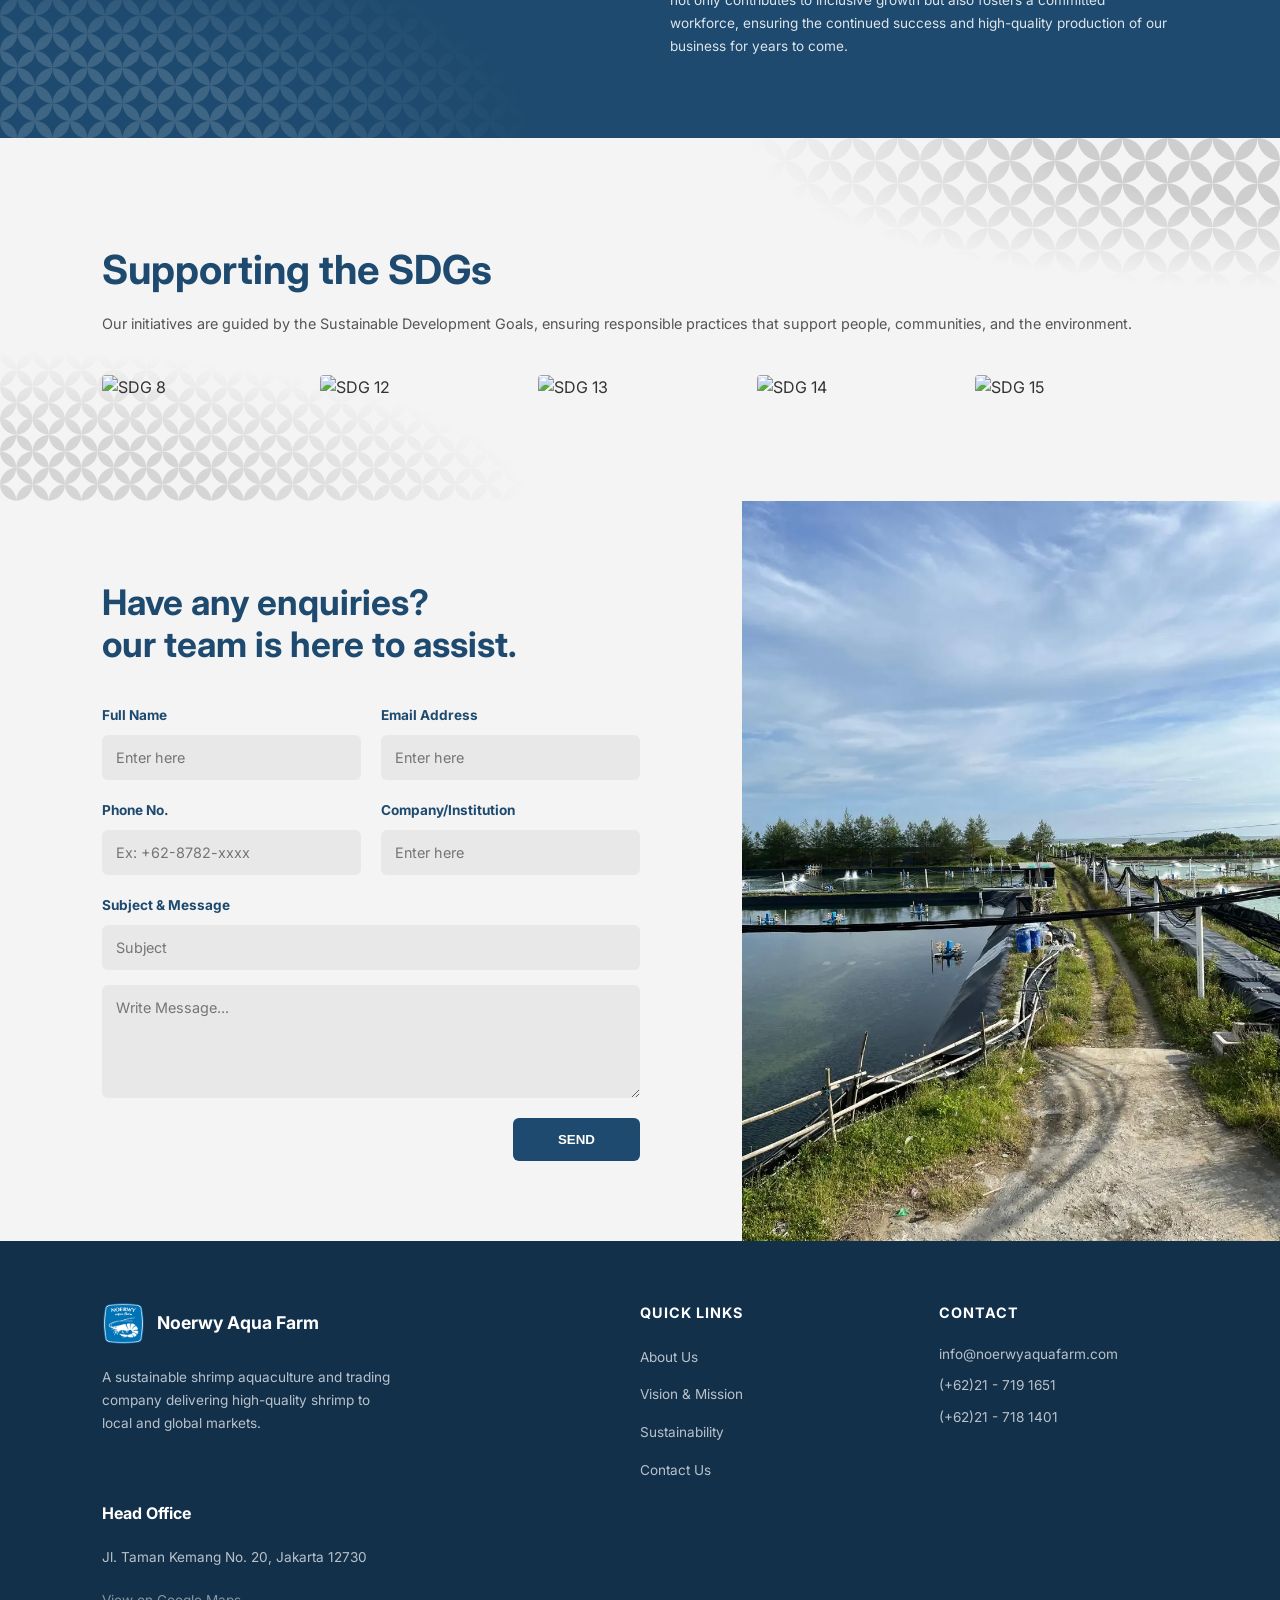
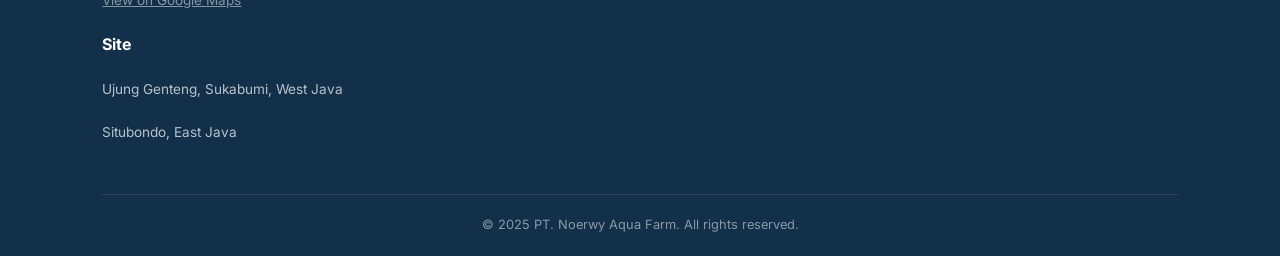
==== commit 2b22d379: "commit" ====
--- a/index.html
+++ b/index.html
@@ -169,34 +169,34 @@
         <div class="contact-container">
             <div class="contact-content" data-aos="fade-up">
                 <h2>Have any enquiries? <br> our team is here to assist.</h2>
-                <form class="contact-form" action="https://formspree.io/f/mwvrakyo" method="POST">
-                    <div class="form-row">
-                        <div class="form-group">
-                            <label>Full Name</label>
-                            <input type="text" name="full_name" placeholder="Enter here">
-                        </div>
-                        <div class="form-group">
-                            <label>Email Address</label>
-                            <input type="email" name="email" placeholder="Enter here">
-                        </div>
-                    </div>
-                    <div class="form-row">
-                        <div class="form-group">
-                            <label>Phone No.</label>
-                            <input type="text" name="phone" placeholder="Ex: +62-8782-xxxx">
-                        </div>
-                        <div class="form-group">
-                            <label>Company/Institution</label>
-                            <input type="text" name="company" placeholder="Enter here">
-                        </div>
-                    </div>
-                    <div class="form-group">
-                        <label>Subject & Message</label>
-                        <input type="text" name="subject" placeholder="Subject" style="margin-bottom: 15px;">
-                        <textarea rows="5" name="message" placeholder="Write Message..."></textarea>
-                    </div>
-                    <button type="submit" class="send-btn">SEND</button>
-                </form>
+                <form class="contact-form" action="https://formspree.io/f/xxxxxxxx" method="POST">
+                <div class="form-row">
+                    <div class="form-group">
+                        <label>Full Name</label>
+                        <input type="text" name="full_name" placeholder="Enter here">
+                    </div>
+                    <div class="form-group">
+                        <label>Email Address</label>
+                        <input type="email" name="email" placeholder="Enter here">
+                    </div>
+                </div>
+                <div class="form-row">
+                    <div class="form-group">
+                        <label>Phone No.</label>
+                        <input type="text" name="phone" placeholder="Ex: +62-8782-xxxx">
+                    </div>
+                    <div class="form-group">
+                        <label>Company/Institution</label>
+                        <input type="text" name="company" placeholder="Enter here">
+                    </div>
+                </div>
+                <div class="form-group">
+                    <label>Subject & Message</label>
+                    <input type="text" name="subject" placeholder="Subject" style="margin-bottom: 15px;">
+                    <textarea rows="5" name="message" placeholder="Write Message..."></textarea>
+                </div>
+                <button type="submit" class="send-btn">SEND</button>
+            </form>
             </div>
             <div class="contact-image" data-aos="fade-up">
                 <img src="UG.webp" alt="Contact Us">
@@ -234,23 +234,8 @@
         }, 700);
     });
 </script> 
-    
-    <script>
-    // 1. Disable Right-Click
-    document.addEventListener('contextmenu', function(e) {
-        e.preventDefault();
-    }, false);
-
-    // 2. Disable Common Save Shortcuts (Ctrl+S, Ctrl+U, etc.)
-    document.onkeydown = function(e) {
-        if (e.ctrlKey && (e.keyCode === 83 || e.keyCode === 85 || e.keyCode === 73)) {
-            return false;
-        }
-    };
-    </script>
-
-    
-    <script>
+       
+<script>
     const navbar = document.querySelector('.navbar');
     const valuesSection = document.querySelector('.values-section');
 
@@ -262,7 +247,7 @@
             navbar.style.transform = 'translateY(0)';
         }
     });
-    </script>
+</script>
     
 <!-- FOOTER -->
 <footer class="footer">
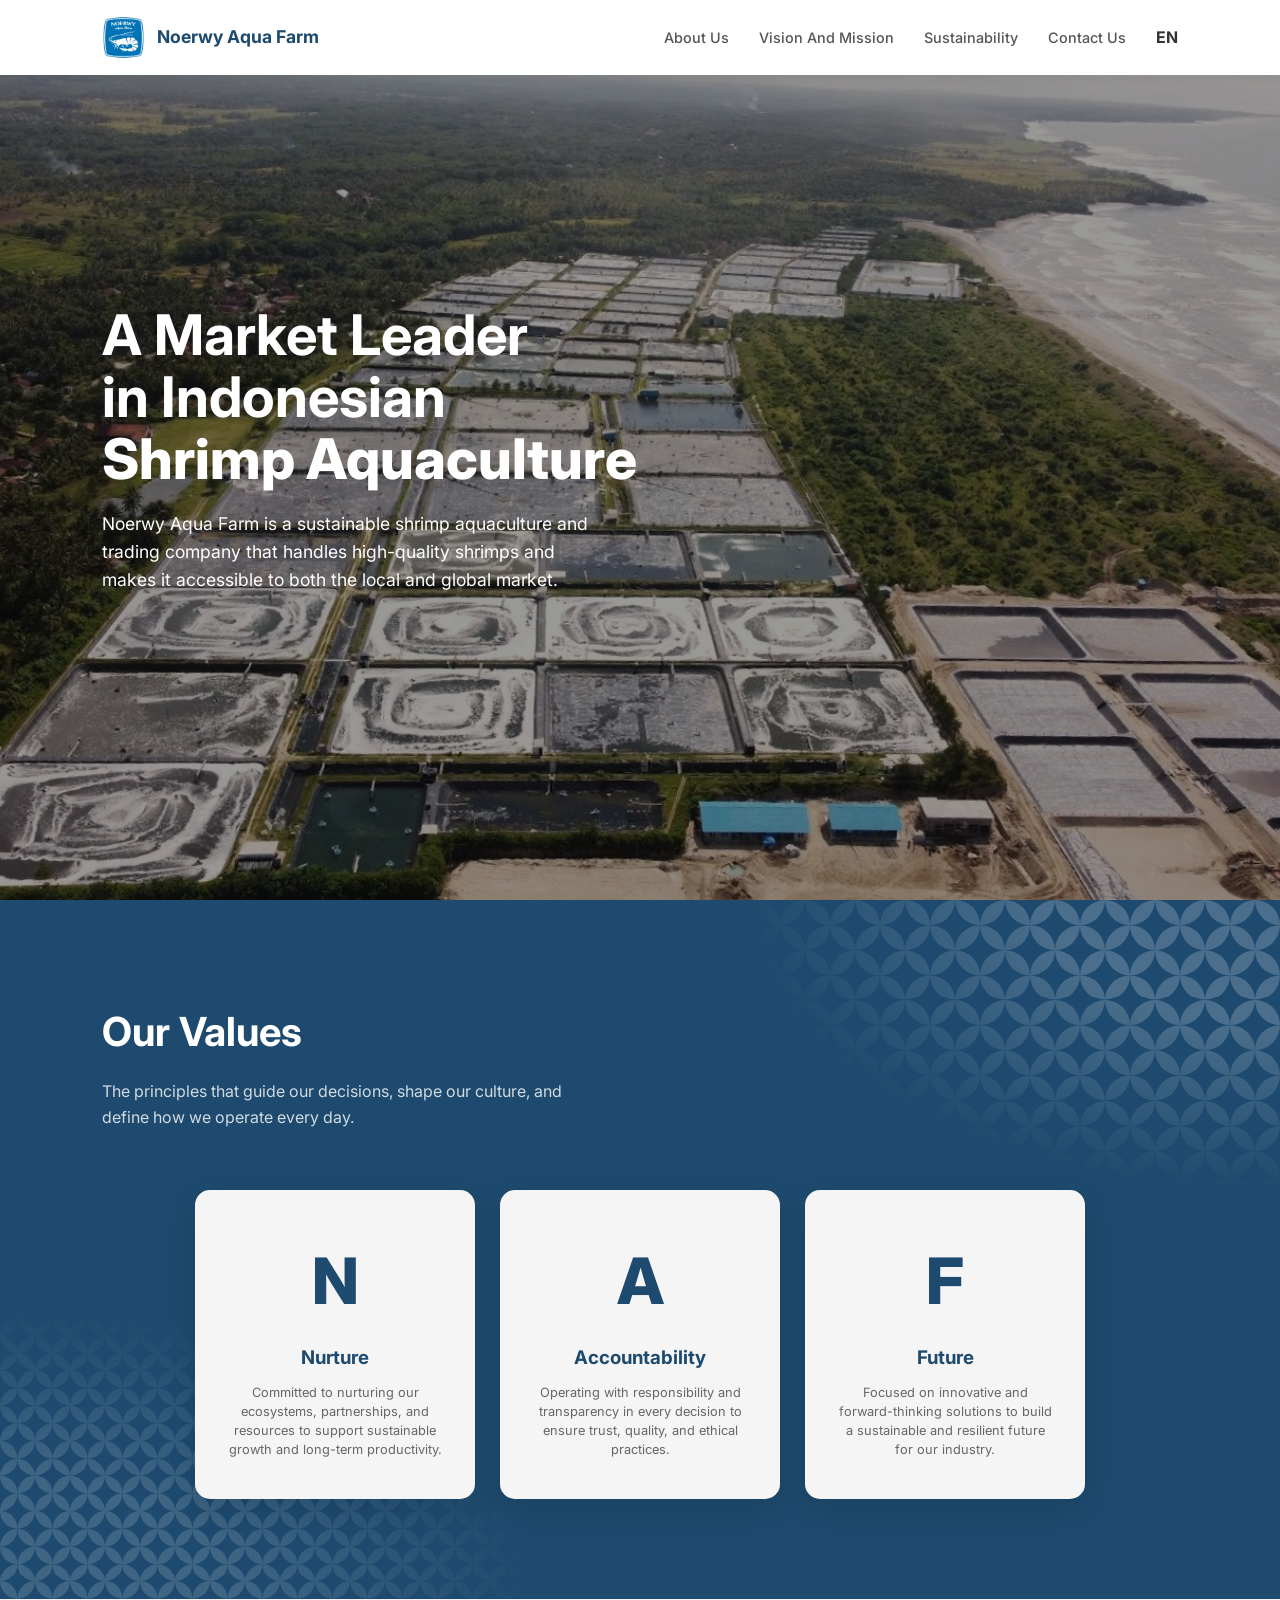
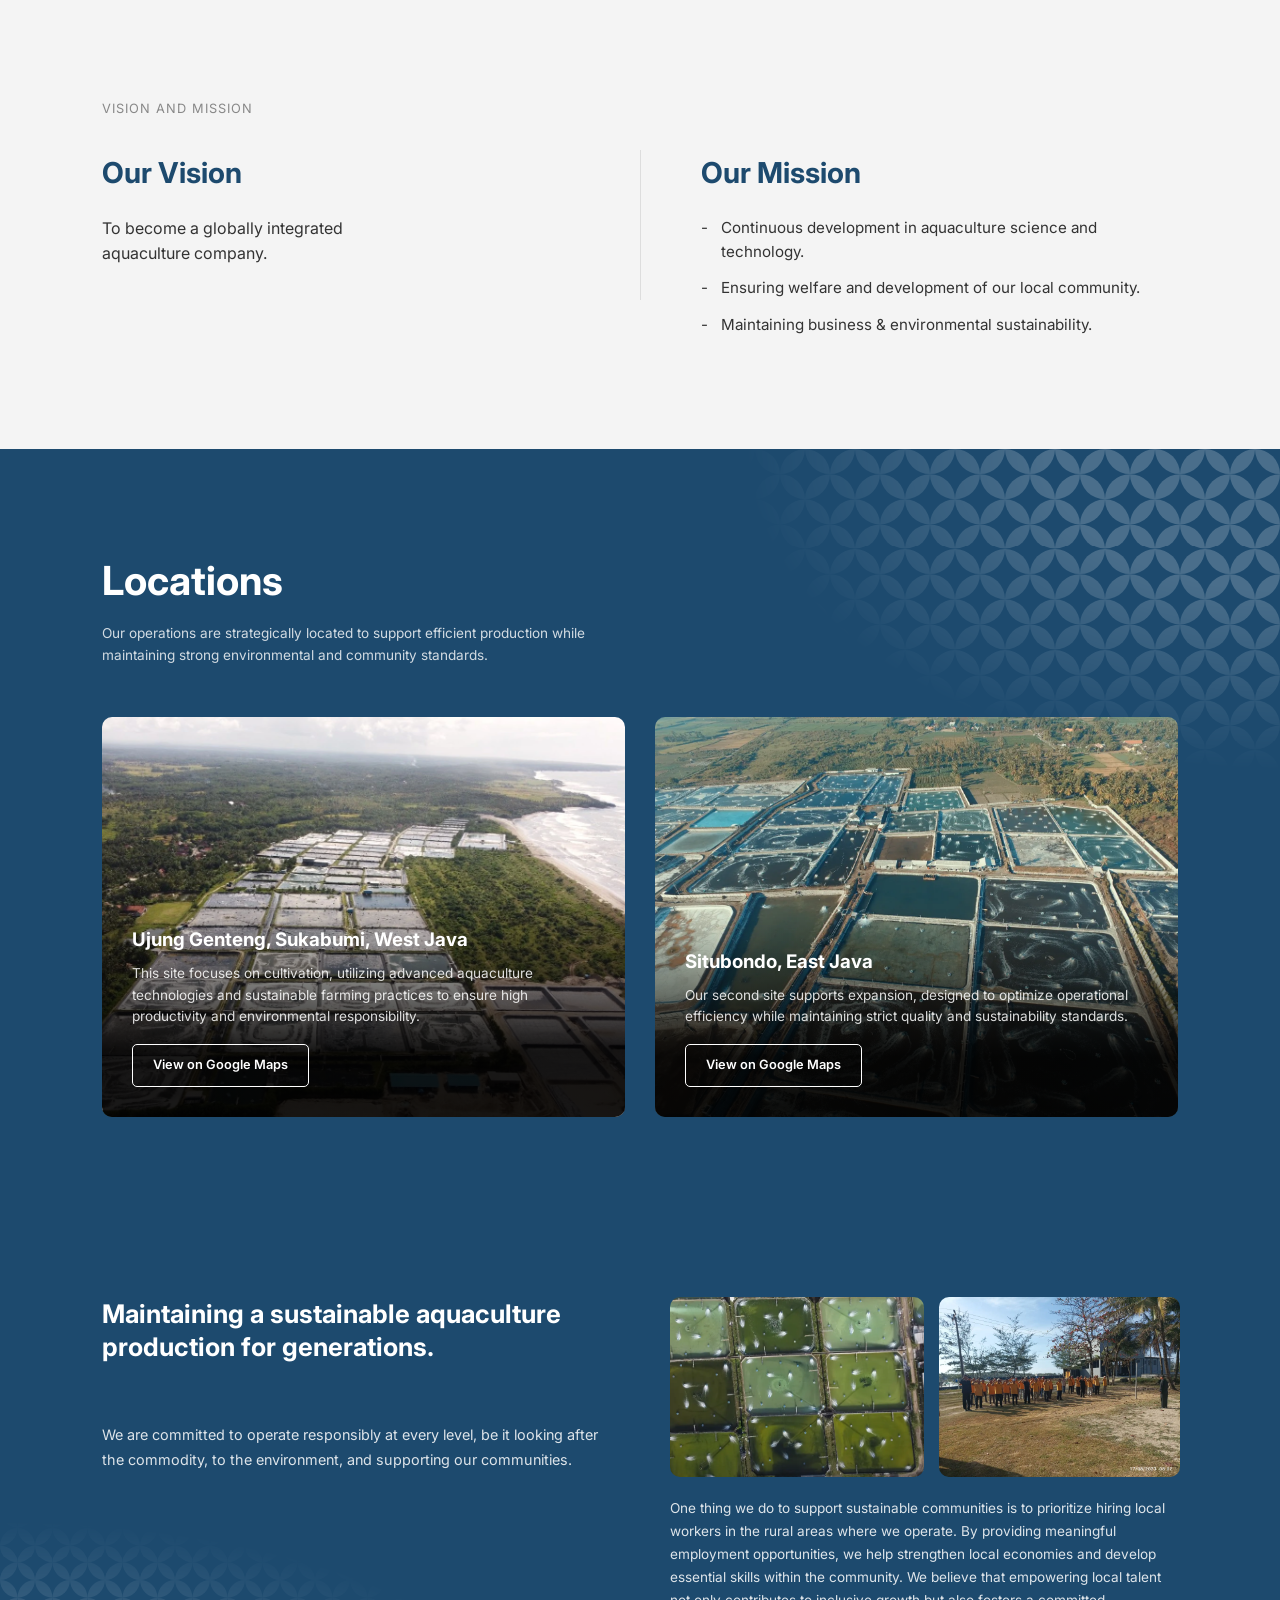
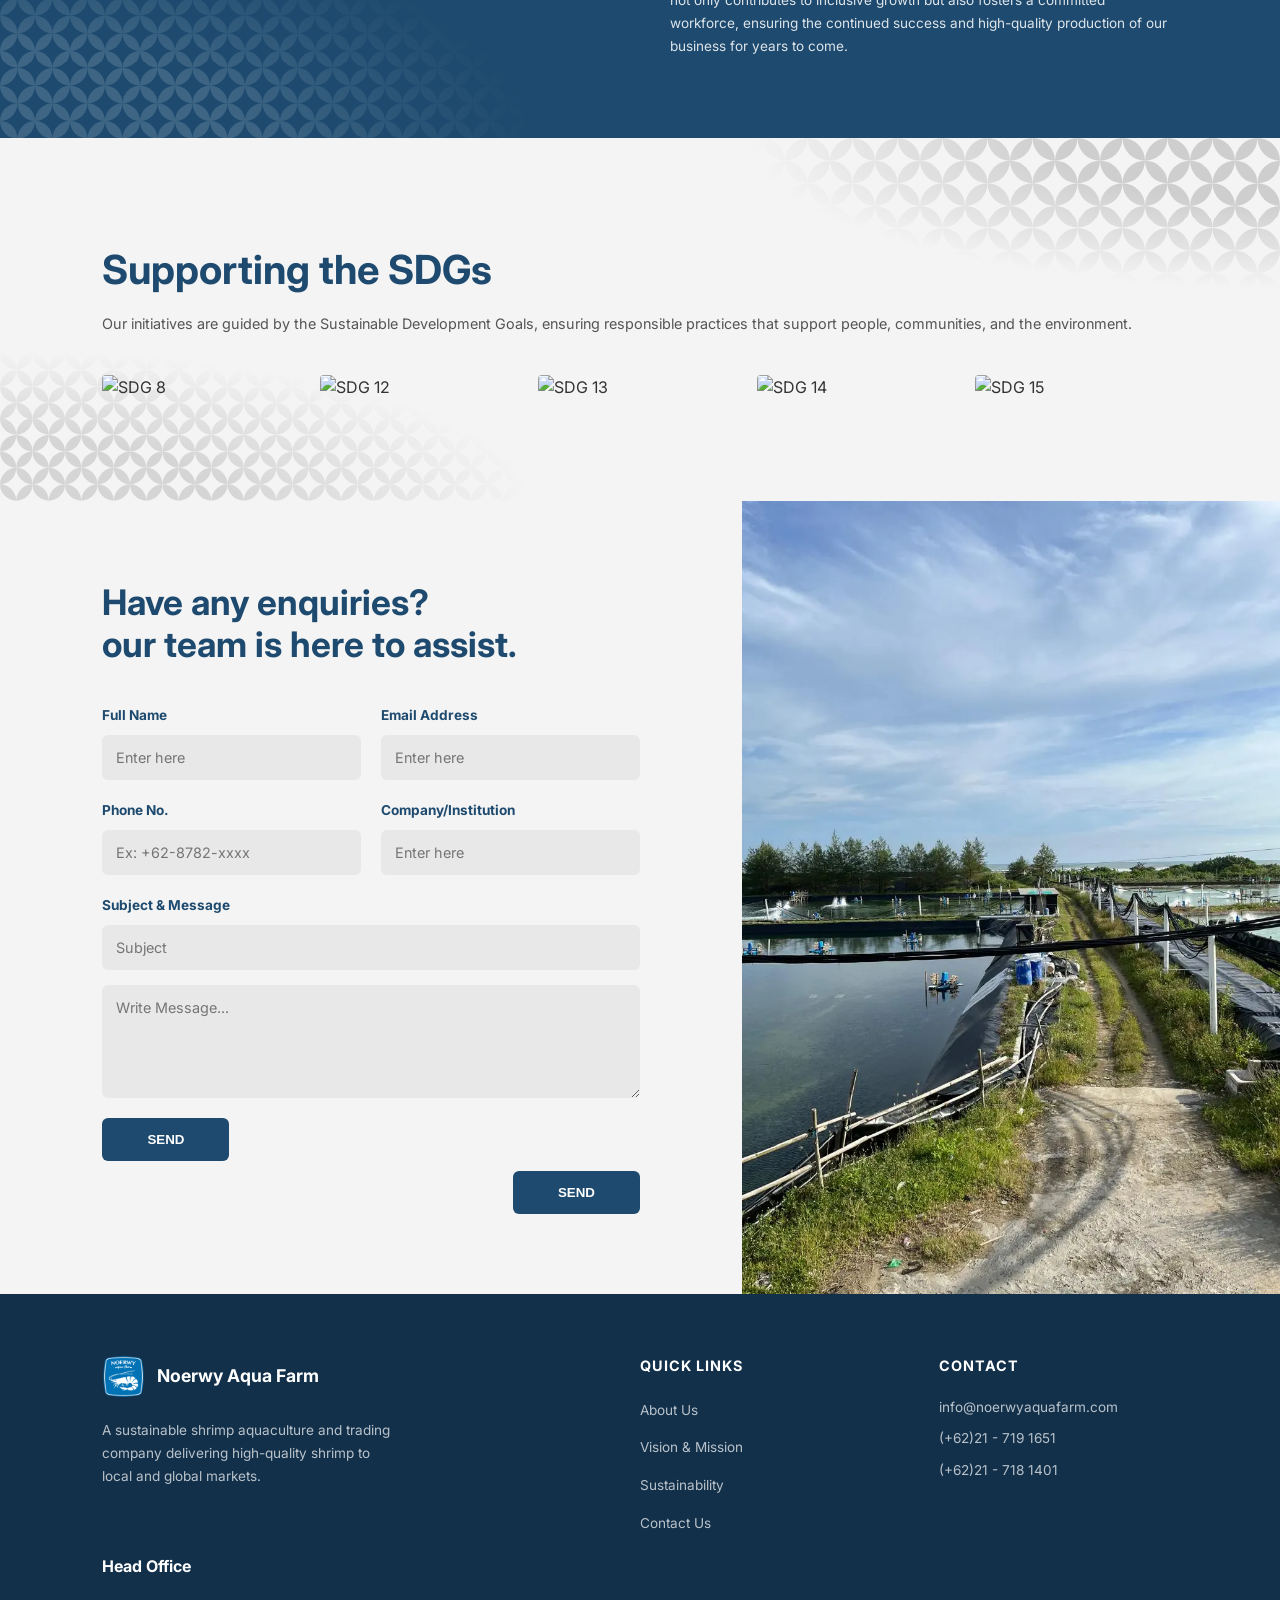
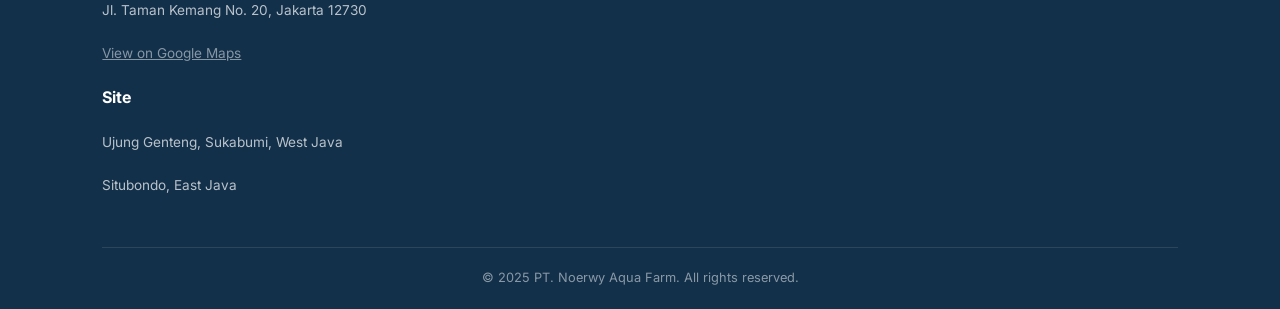
==== commit fd151b93: "commit" ====
--- a/index.html
+++ b/index.html
@@ -169,41 +169,51 @@
         <div class="contact-container">
             <div class="contact-content" data-aos="fade-up">
                 <h2>Have any enquiries? <br> our team is here to assist.</h2>
-                <form class="contact-form" action="https://formspree.io/f/xxxxxxxx" method="POST">
-                <div class="form-row">
-                    <div class="form-group">
-                        <label>Full Name</label>
-                        <input type="text" name="full_name" placeholder="Enter here">
+                    <form class="contact-form" action="https://api.web3forms.com/submit" method="POST">
+        
+                            <!-- Hidden fields -->
+                            <input type="hidden" name="access_key" value="f9d86b30-4a11-4d60-87df-277dc8ac4b4a">
+                            <input type="hidden" name="subject" value="New Enquiry - Noerwy Aqua Farm">
+                            
+                    <div class="form-row">
+                        <div class="form-group">
+                            <label>Full Name</label>
+                            <input type="text" name="name" placeholder="Enter here" required>
+                        </div>
+                        <div class="form-group">
+                            <label>Email Address</label>
+                            <input type="email" name="email" placeholder="Enter here" required>
+                        </div>
+                    </div>
+                    <div class="form-row">
+                        <div class="form-group">
+                            <label>Phone No.</label>
+                            <input type="text" name="phone" placeholder="Ex: +62-8782-xxxx">
+                        </div>
+                        <div class="form-group">
+                            <label>Company/Institution</label>
+                            <input type="text" name="company" placeholder="Enter here">
+                        </div>
                     </div>
                     <div class="form-group">
-                        <label>Email Address</label>
-                        <input type="email" name="email" placeholder="Enter here">
+                        <label>Subject & Message</label>
+                        <input type="text" name="subject_line" placeholder="Subject" style="margin-bottom: 15px;">
+                        <textarea rows="5" name="message" placeholder="Write Message..."></textarea>
                     </div>
-                </div>
-                <div class="form-row">
-                    <div class="form-group">
-                        <label>Phone No.</label>
-                        <input type="text" name="phone" placeholder="Ex: +62-8782-xxxx">
-                    </div>
-                    <div class="form-group">
-                        <label>Company/Institution</label>
-                        <input type="text" name="company" placeholder="Enter here">
-                    </div>
-                </div>
-                <div class="form-group">
-                    <label>Subject & Message</label>
-                    <input type="text" name="subject" placeholder="Subject" style="margin-bottom: 15px;">
-                    <textarea rows="5" name="message" placeholder="Write Message..."></textarea>
-                </div>
-                <button type="submit" class="send-btn">SEND</button>
-            </form>
+                    <button type="submit" class="send-btn">SEND</button>
+                     <!-- Success & Error Messages -->
+                        <div class="form-actions">
+                        <div class="form-messages">
+                            <div class="form-success" id="formSuccess">Message sent! We'll be in touch shortly.</div>
+                            <div class="form-error" id="formError">Something went wrong. Please try again.</div>
+                        </div>
+                        <button type="submit" class="send-btn">SEND</button>
+                        </div>
+                   </form>
             </div>
             <div class="contact-image" data-aos="fade-up">
                 <img src="UG.webp" alt="Contact Us">
             </div>
-        </div>
-        <div class="form-success" id="formSuccess">
-            Thank you! Your message has been sent. We'll be in touch shortly.
         </div>
     </section>
 
@@ -248,6 +258,28 @@
         }
     });
 </script>
+
+<script>
+    const contactForm = document.querySelector('.contact-form');
+    contactForm.addEventListener('submit', async function(e) {
+        e.preventDefault();
+        const formData = new FormData(this);
+        const response = await fetch('https://api.web3forms.com/submit', {
+            method: 'POST',
+            body: formData
+        });
+        const success = document.getElementById('formSuccess');
+        const error = document.getElementById('formError');
+        if (response.ok) {
+            success.style.display = 'block';
+            error.style.display = 'none';
+            contactForm.reset();
+        } else {
+            error.style.display = 'block';
+            success.style.display = 'none';
+        }
+    });
+</script>
     
 <!-- FOOTER -->
 <footer class="footer">
--- a/style.css
+++ b/style.css
@@ -520,10 +520,11 @@
     padding: 14px 45px;
     border-radius: 6px;
     cursor: pointer;
-    float: right;
     font-weight: 800;
     transition: 0.3s;
     pointer-events: auto !important;
+    white-space: nowrap;
+    flex-shrink: 0;
 }
 
 .send-btn:hover {
@@ -541,14 +542,41 @@
     display: block;
 }
 
+.form-success, .form-error {
+    display: none;
+    padding: 14px 20px;
+    border-radius: 6px;
+    font-size: 0.9rem;
+    font-weight: 600;
+    text-align: center;
+    height: 50px;
+    line-height: 1;
+    align-items: center;
+    justify-content: center;
+}
+
 .form-success {
-    display: none;
-    background-color: #1d4a6e;
-    color: white;
-    padding: 15px 20px;
-    border-radius: 6px;
-    margin-top: 20px;
-    font-size: 0.9rem;
+    background-color: #d4edda;
+    color: #1d6a35;
+    border: 1px solid #c3e6cb;
+}
+
+.form-error {
+    background-color: #f8d7da;
+    color: #721c24;
+    border: 1px solid #f5c6cb;
+}
+
+.form-actions {
+    display: flex;
+    align-items: center;
+    justify-content: space-between;
+    gap: 20px;
+    margin-top: 10px;
+}
+
+.form-messages {
+    flex: 1;
 }
 
 /* --- KAWUNG PATTERN --- */
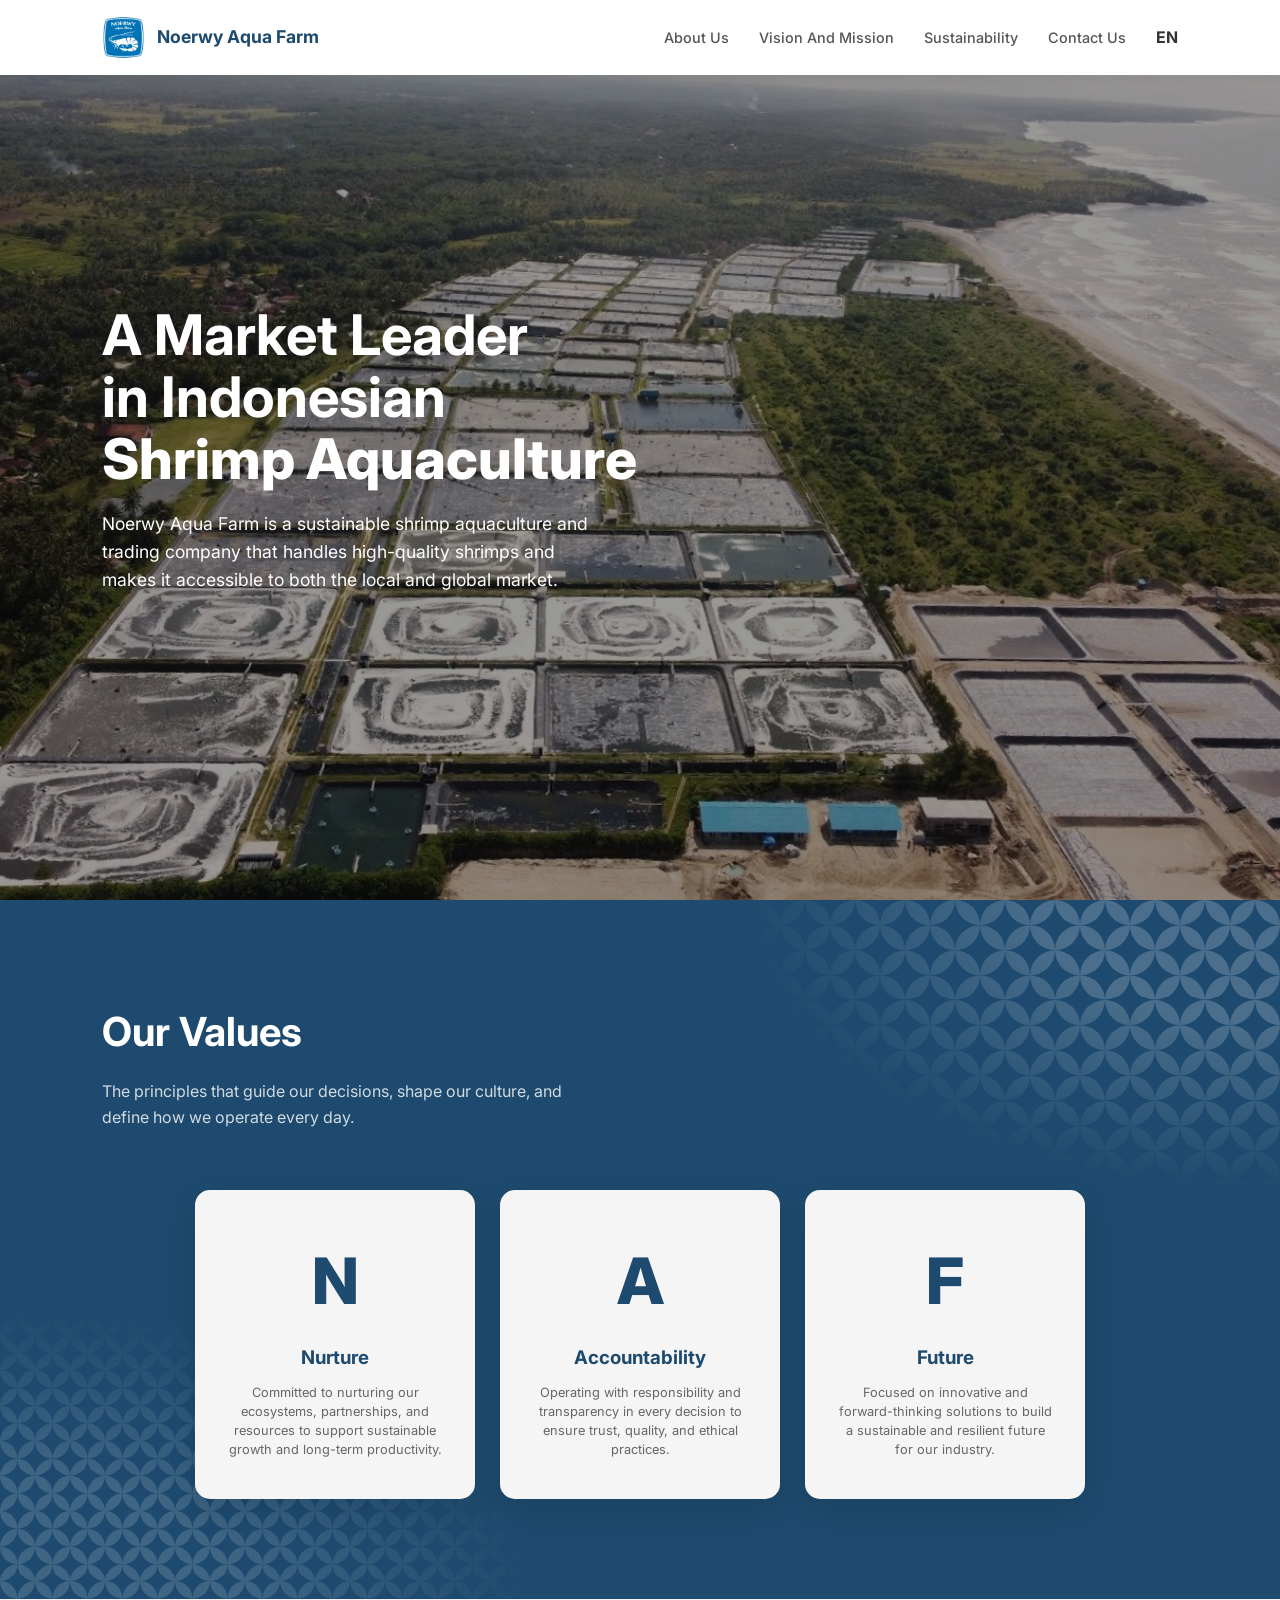
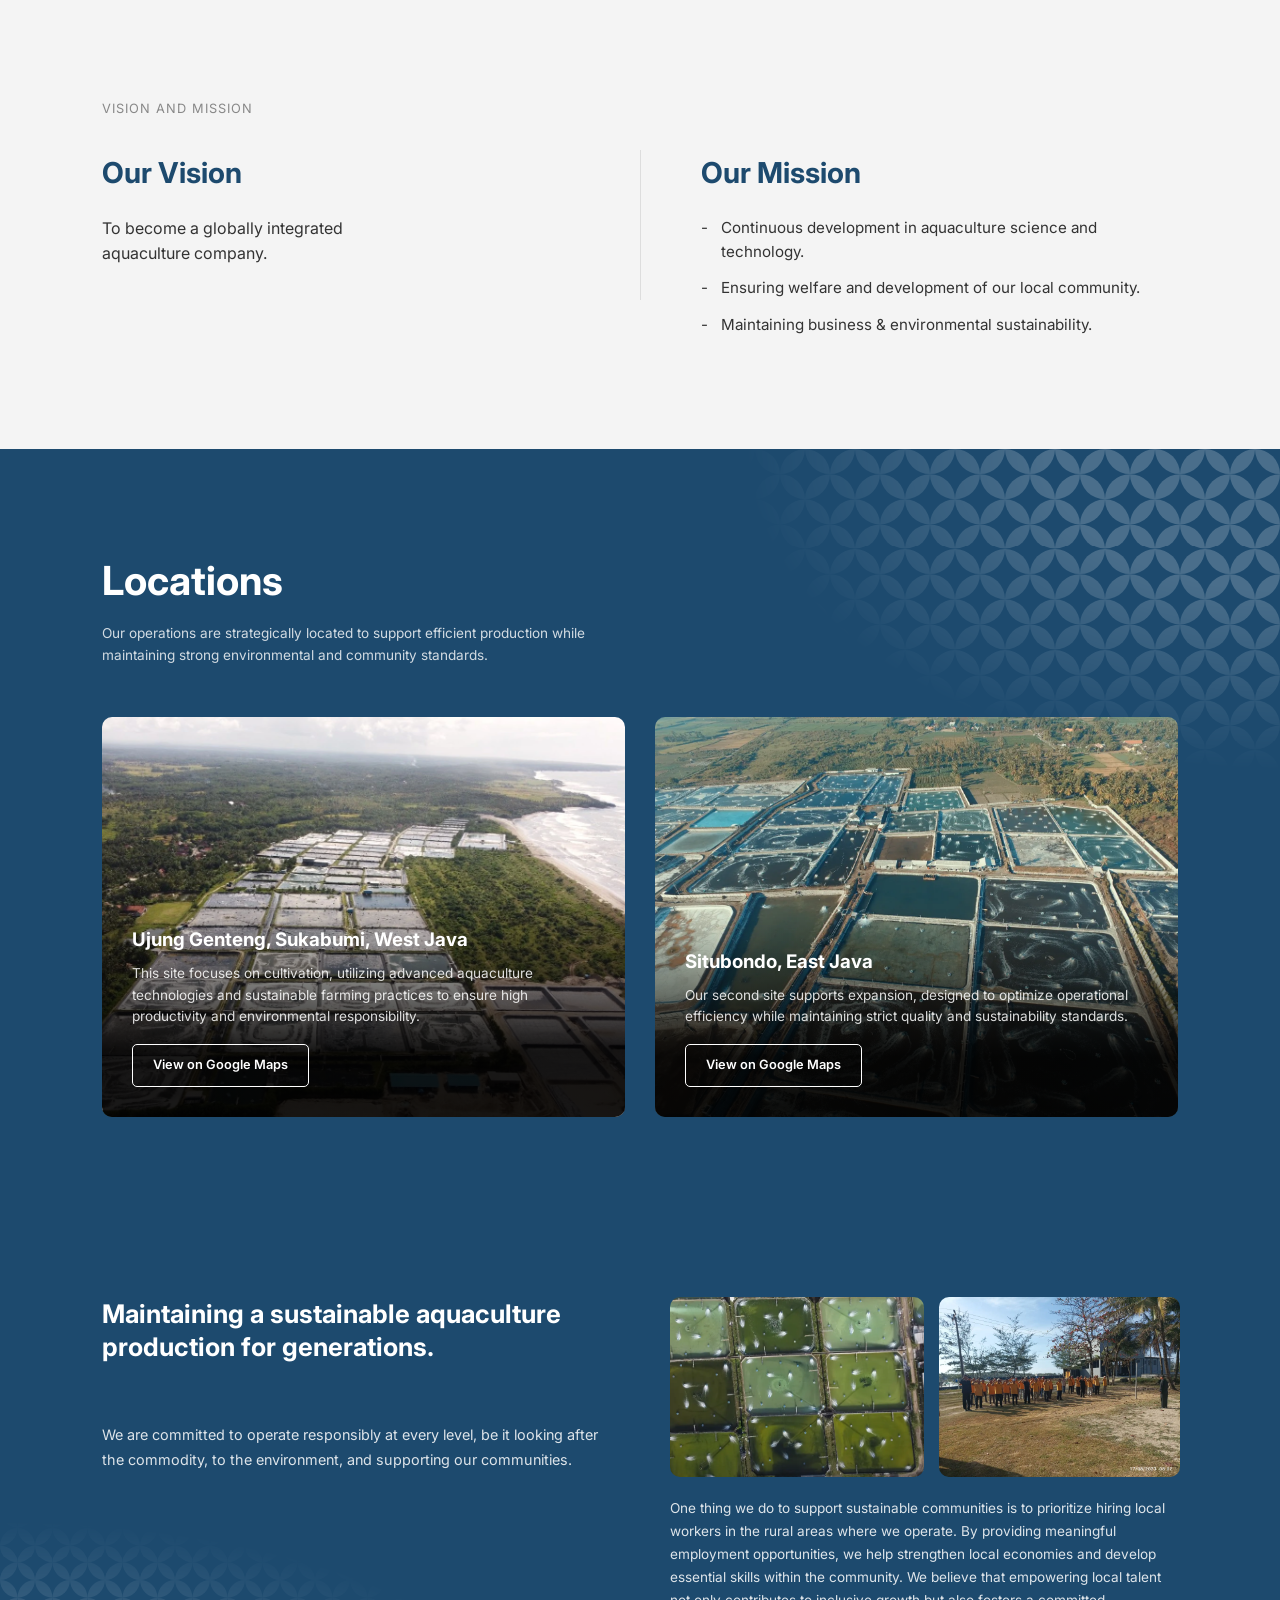
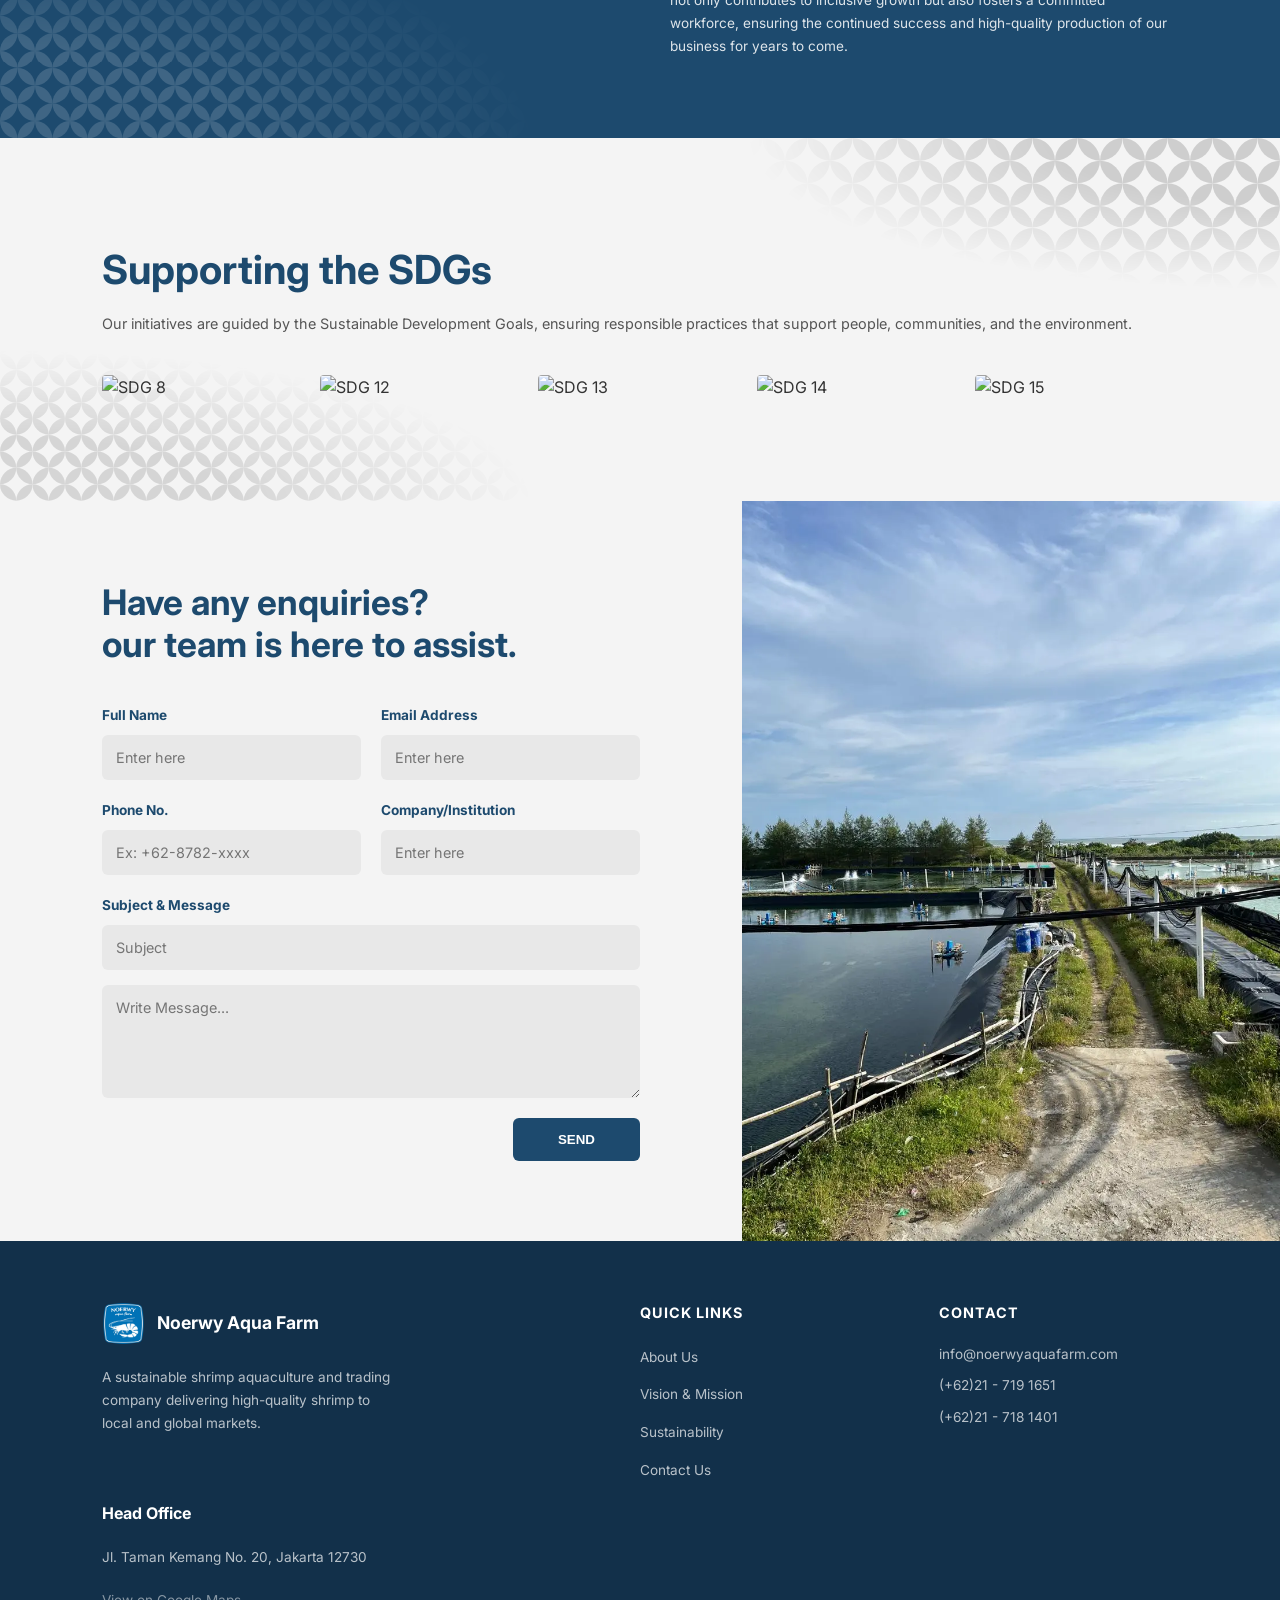
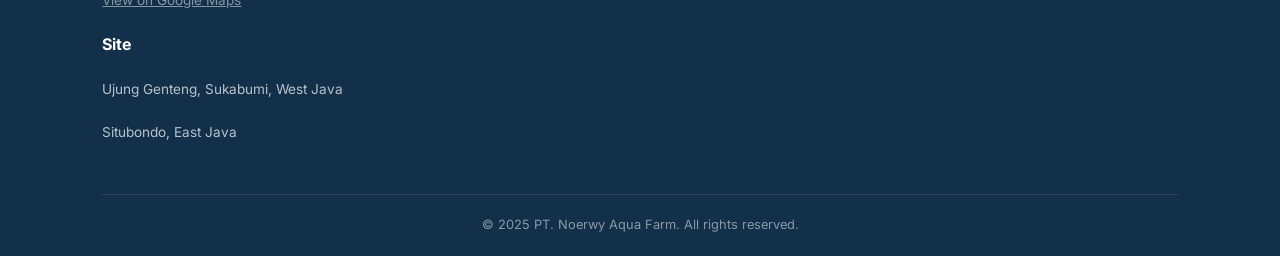
==== commit 024507bb: "commit" ====
--- a/index.html
+++ b/index.html
@@ -200,7 +200,7 @@
                         <input type="text" name="subject_line" placeholder="Subject" style="margin-bottom: 15px;">
                         <textarea rows="5" name="message" placeholder="Write Message..."></textarea>
                     </div>
-                    <button type="submit" class="send-btn">SEND</button>
+                
                      <!-- Success & Error Messages -->
                         <div class="form-actions">
                         <div class="form-messages">
